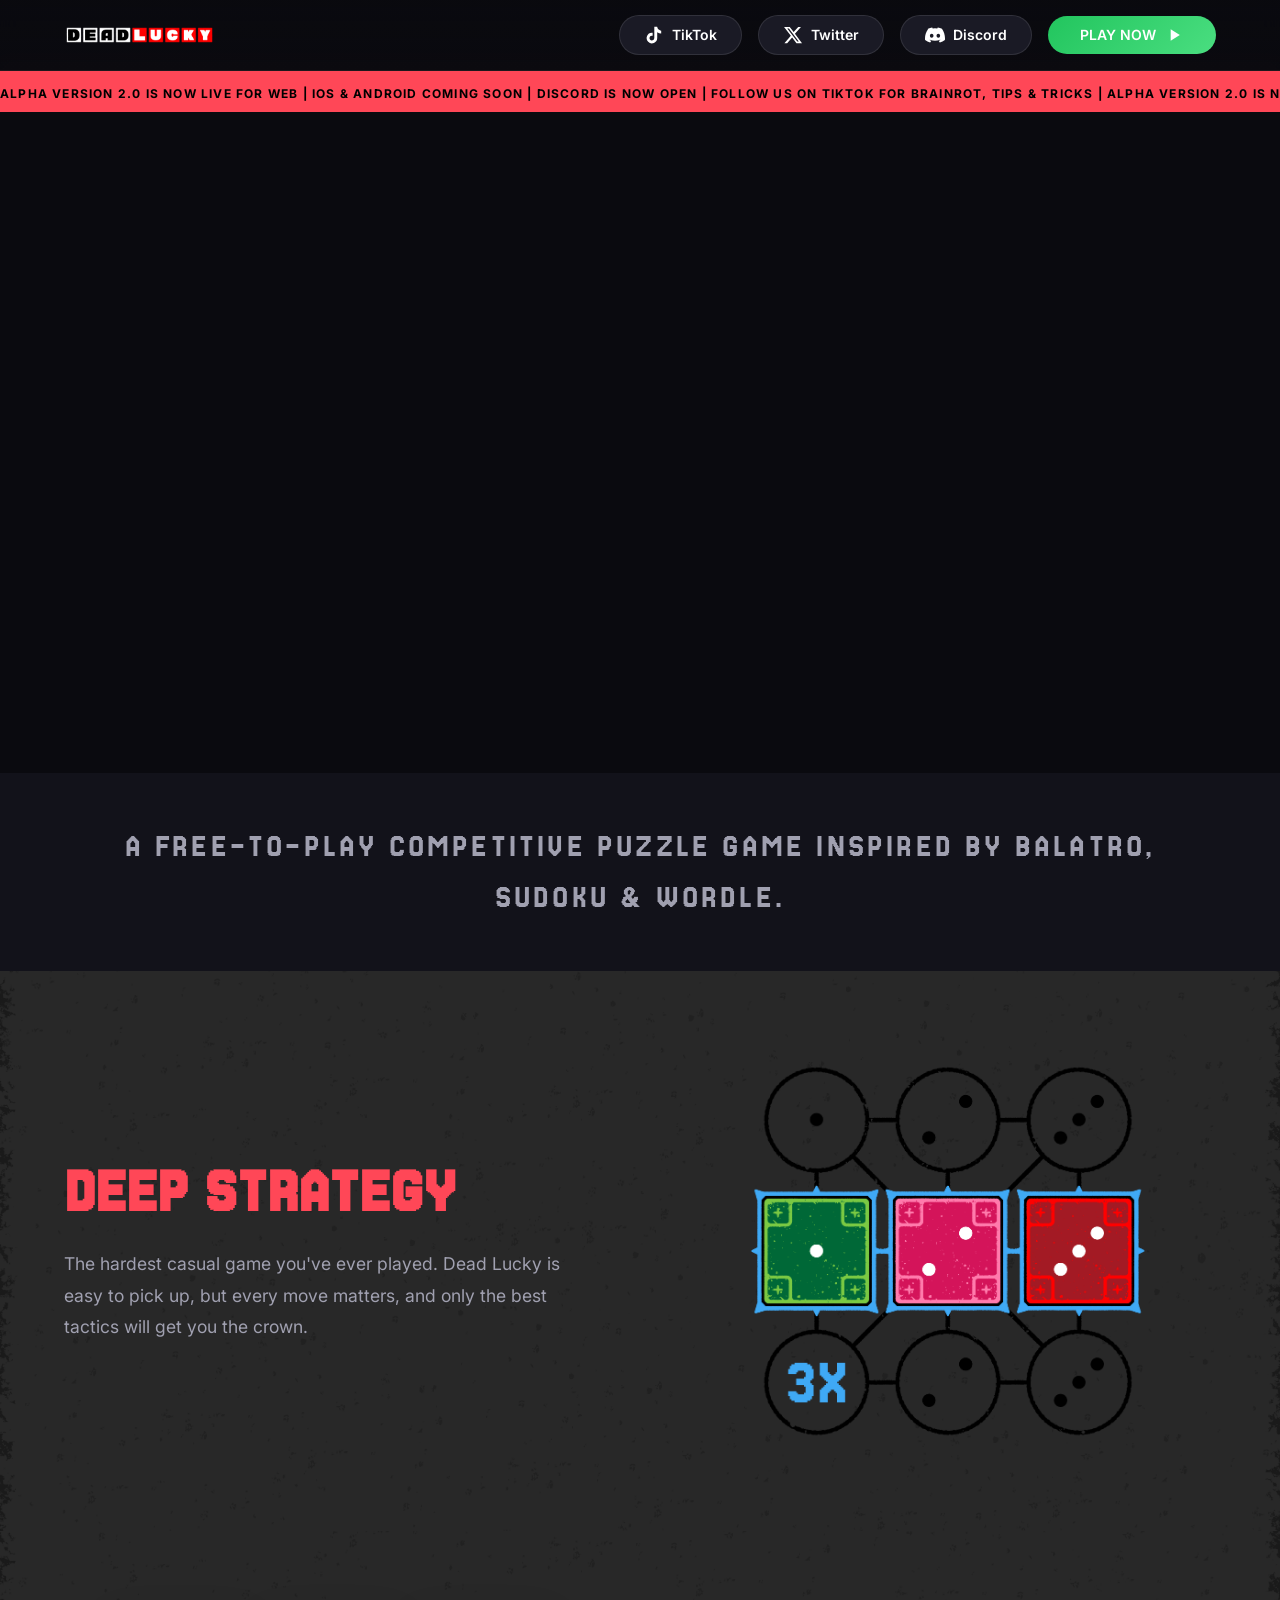
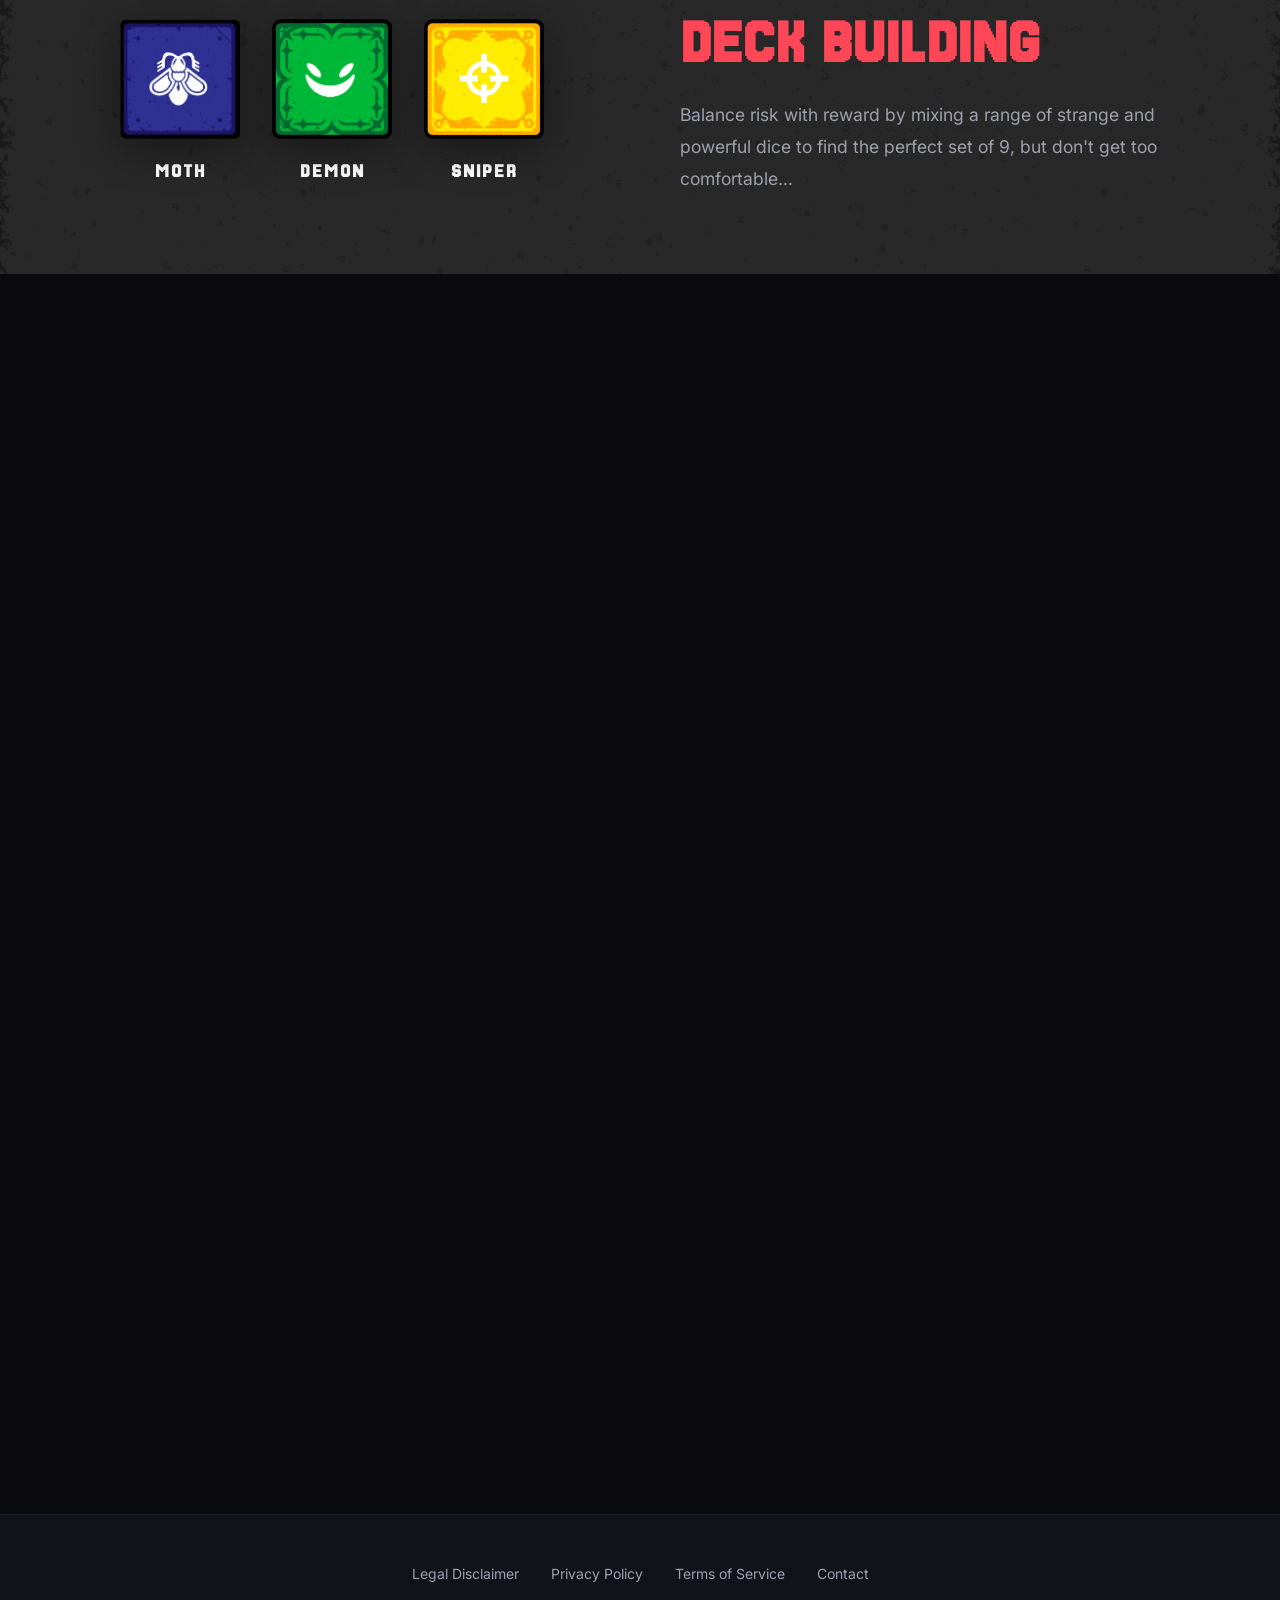
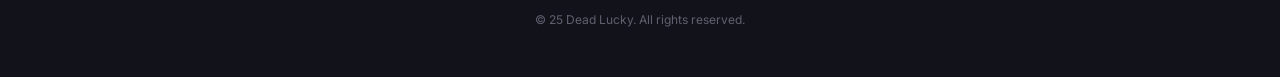
==== index.html @ 07d8e197 "Update quote to include free-to-play https://claude.ai/code/session_019SCUWKgWwPqg2CtT34ZK9T" ====
<!DOCTYPE html>
<html lang="en">
<head>
    
    <meta charset="UTF-8">
    <meta name="viewport" content="width=device-width, initial-scale=1.0">
    <meta name="description" content="Dead Lucky - A strategic dice game where skill meets luck. Read the board, control your fate, and seize the crown!">
    <title>Dead Lucky</title>
    <link rel="stylesheet" href="css/style.css">
    <link rel="preconnect" href="https://fonts.googleapis.com">
    <link rel="preconnect" href="https://fonts.gstatic.com" crossorigin>
    <link href="https://fonts.googleapis.com/css2?family=Inter:wght@300;400;500;600;700&family=Jersey+25&display=swap" rel="stylesheet">
</head>
<body>
    <!-- Header -->
    <header class="header">
        <div class="container header-content">
            <a href="https://ghost-in-the-git.github.io/dead-lucky-v1/" class="logo">
                <img src="images/DEAD_LUCKY_LOGO_LONG.png" alt="Dead Lucky" class="logo-image">
            </a>
            <nav class="nav-buttons">
                <a href="https://www.tiktok.com/@deadluckygame" class="btn btn-social btn-tiktok" aria-label="TikTok" target="_blank">
                    <svg width="20" height="20" viewBox="0 0 24 24" fill="currentColor">
                        <path d="M19.59 6.69a4.83 4.83 0 0 1-3.77-4.25V2h-3.45v13.67a2.89 2.89 0 0 1-5.2 1.74 2.89 2.89 0 0 1 2.31-4.64 2.93 2.93 0 0 1 .88.13V9.4a6.84 6.84 0 0 0-1-.05A6.33 6.33 0 0 0 5 20.1a6.34 6.34 0 0 0 10.86-4.43v-7a8.16 8.16 0 0 0 4.77 1.52v-3.4a4.85 4.85 0 0 1-1-.1z"/>
                    </svg>
                    <span>TikTok</span>
                </a>
                <a href="https://x.com/deadluckygame" class="btn btn-social btn-twitter" aria-label="Twitter" target="_blank">
                    <svg width="20" height="20" viewBox="0 0 24 24" fill="currentColor">
                        <path d="M18.244 2.25h3.308l-7.227 8.26 8.502 11.24H16.17l-5.214-6.817L4.99 21.75H1.68l7.73-8.835L1.254 2.25H8.08l4.713 6.231zm-1.161 17.52h1.833L7.084 4.126H5.117z"/>
                    </svg>
                    <span>Twitter</span>
                </a>
                <a href="https://discord.gg/xAtvhrNxEv" class="btn btn-social btn-discord" aria-label="Discord" target="_blank">
                    <svg width="20" height="20" viewBox="0 0 24 24" fill="currentColor">
                        <path d="M20.317 4.37a19.791 19.791 0 0 0-4.885-1.515.074.074 0 0 0-.079.037c-.21.375-.444.864-.608 1.25a18.27 18.27 0 0 0-5.487 0 12.64 12.64 0 0 0-.617-1.25.077.077 0 0 0-.079-.037A19.736 19.736 0 0 0 3.677 4.37a.07.07 0 0 0-.032.7C.533 9.6-.32 13.58.099 18.057a.082.082 0 0 0 .031.057 19.9 19.9 0 0 0 5.993 3.03.078.078 0 0 0 .084-.028 14.09 14.09 0 0 0 1.226-1.994.076.076 0 0 0-.041-.106 13.107 13.107 0 0 1-1.872-.892.077.077 0 0 1-.008-.128 10.2 10.2 0 0 0 .372-.292.074.074 0 0 1 .077-.01c3.928 1.793 8.18 1.793 12.062 0a.074.074 0 0 1 .078.01c.12.098.246.198.373.292a.077.077 0 0 1-.006.127 12.299 12.299 0 0 1-1.873.892.077.077 0 0 0-.041.107c.36.698.772 1.362 1.225 1.993a.076.076 0 0 0 .084.028 19.839 19.839 0 0 0 6.002-3.03.077.077 0 0 0 .032-.054c.5-5.177-.838-9.674-3.549-13.66a.061.061 0 0 0-.031-.03zM8.02 15.33c-1.183 0-2.157-1.085-2.157-2.419 0-1.333.956-2.419 2.157-2.419 1.21 0 2.176 1.096 2.157 2.42 0 1.333-.956 2.418-2.157 2.418zm7.975 0c-1.183 0-2.157-1.085-2.157-2.419 0-1.333.955-2.419 2.157-2.419 1.21 0 2.176 1.096 2.157 2.42 0 1.333-.946 2.418-2.157 2.418z"/>
                    </svg>
                    <span>Discord</span>
                </a>
                <a href="https://play.deadluckygame.com/" class="btn btn-primary btn-play" target="_blank">
                    <span>PLAY NOW</span>
                    <svg width="20" height="20" viewBox="0 0 24 24" fill="currentColor">
                        <path d="M8 5v14l11-7z"/>
                    </svg>
                </a>
            </nav>
            <button class="mobile-menu-toggle" aria-label="Toggle menu">
                <span></span>
                <span></span>
                <span></span>
            </button>
        </div>
    </header>

    <div class="hero-ticker">
        <span class="ticker-text">ALPHA VERSION 2.0 IS NOW LIVE FOR WEB   |   IOS & ANDROID COMING SOON   |   DISCORD IS NOW OPEN   |   FOLLOW US ON TIKTOK FOR BRAINROT, TIPS & TRICKS   |   ALPHA VERSION 2.0 IS NOW LIVE FOR WEB   |   IOS & ANDROID COMING SOON   |   DISCORD IS NOW OPEN   |   FOLLOW US ON TIKTOK FOR BRAINROT, TIPS & TRICKS   |   ALPHA VERSION 2.0 IS NOW LIVE FOR WEB   |   IOS & ANDROID COMING SOON   |   DISCORD IS NOW OPEN   |   FOLLOW US ON TIKTOK FOR BRAINROT, TIPS & TRICKS   |   ALPHA VERSION 2.0 IS NOW LIVE FOR WEB   |   IOS & ANDROID COMING SOON   |   DISCORD IS NOW OPEN   |   FOLLOW US ON TIKTOK FOR BRAINROT, TIPS & TRICKS   |</span>
    </div>

    <main>
        <!-- Hero Section -->
        <section class="hero">
            <video class="hero-video" autoplay muted loop playsinline>
                <source src="images/CLOVER_LOOP_3.mp4" type="video/mp4">
            </video>
            <div class="container hero-content">
            </div>
        </section>

        <!-- Quote Section -->
        <section class="quote-section">
            <div class="container">
                <p class="quote-text">A FREE-TO-PLAY COMPETITIVE PUZZLE GAME INSPIRED BY BALATRO, SUDOKU &amp; WORDLE.</p>
            </div>
        </section>

        <!-- Banner Section 1: Strategy -->
        <section class="banner banner-strategy" id="strategy">
            <div class="container banner-content">
                <div class="banner-text">
                    <span class="banner-number">DEEP STRATEGY</span>
                    <h2 class="banner-title"></h2>
                    <p class="banner-description">The hardest casual game you've ever played. Dead Lucky is easy to pick up, but every move matters, and only the best tactics will get you the crown.</p>
                </div>
                <div class="banner-visual">
                    <div class="visual-board">
                        <div class="example-display">
                            <img src="images/1.png" alt="Strategy Example 1" class="example-image active">
                            <img src="images/2.png" alt="Strategy Example 2" class="example-image">
                            <img src="images/3.png" alt="Strategy Example 3" class="example-image">
                            <img src="images/4.png" alt="Strategy Example 4" class="example-image">
                            <img src="images/5.png" alt="Strategy Example 5" class="example-image">
                            <img src="images/6.png" alt="Strategy Example 6" class="example-image">
                            <img src="images/7.png" alt="Strategy Example 7" class="example-image">
                            <img src="images/8.png" alt="Strategy Example 8" class="example-image">
                        </div>
                    </div>
                </div>
            </div>
        </section>

        <!-- Banner Section 2: Dice -->
        <section class="banner banner-dice" id="dice">
            <div class="container banner-content reverse">
                <div class="banner-text">
                    <span class="banner-number">DECK BUILDING</span>
                    <h2 class="banner-title"></h2>
                    <p class="banner-description">Balance risk with reward by mixing a range of strange and powerful dice to find the perfect set of 9, but don't get too comfortable...</p>
                </div>
                <div class="banner-visual">
                    <div class="visual-dice">
                        <div class="dice dice-slot" data-slot="0">
                            <div class="dice-option active">
                                <img src="images/DICE_A.png" alt="Dice A" class="dice-image">
                                <span class="dice-label">MOON</span>
                            </div>
                            <div class="dice-option">
                                <img src="images/DICE_D.png" alt="Dice D" class="dice-image">
                                <span class="dice-label">MOTH</span>
                            </div>
                        </div>
                        <div class="dice dice-slot" data-slot="1">
                            <div class="dice-option active">
                                <img src="images/DICE_B.png" alt="Dice B" class="dice-image">
                                <span class="dice-label">DEMON</span>
                            </div>
                            <div class="dice-option">
                                <img src="images/DICE_E.png" alt="Dice E" class="dice-image">
                                <span class="dice-label">LUCKY</span>
                            </div>
                        </div>
                        <div class="dice dice-slot" data-slot="2">
                            <div class="dice-option active">
                                <img src="images/DICE_C.png" alt="Dice C" class="dice-image">
                                <span class="dice-label">SNIPER</span>
                            </div>
                            <div class="dice-option">
                                <img src="images/DICE_F.png" alt="Dice F" class="dice-image">
                                <span class="dice-label">COPYCAT</span>
                            </div>
                        </div>
                    </div>
                </div>
            </div>
        </section>

        <!-- Banner Section 3: Daily -->
        <section class="banner banner-daily" id="daily">
            <div class="container banner-content">
                <div class="banner-text">
                    <span class="banner-number">DAILY PUZZLE PvP</span>
                    <h2 class="banner-title"></h2>
                    <p class="banner-description">Every 24hrs brings a new challenge to overcome, with a randomised universal game board and a fresh rewards pool. Find the ultimate moves for each day's board to overcome your global competitors.</p>
                </div>
                <div class="banner-visual">
                    <div class="visual-daily">
                        <div class="daily-display">
                            <img src="images/A.png" alt="Daily Challenge A" class="daily-image active">
                            <img src="images/F.png" alt="Daily Challenge F" class="daily-image">
                            <img src="images/B.png" alt="Daily Challenge B" class="daily-image">
                            <img src="images/F.png" alt="Daily Challenge F" class="daily-image">
                            <img src="images/C.png" alt="Daily Challenge C" class="daily-image">
                            <img src="images/F.png" alt="Daily Challenge F" class="daily-image">
                            <img src="images/D.png" alt="Daily Challenge D" class="daily-image">
                            <img src="images/F.png" alt="Daily Challenge F" class="daily-image">
                            <img src="images/E.png" alt="Daily Challenge E" class="daily-image">
                            <img src="images/F.png" alt="Daily Challenge F" class="daily-image">
                        </div>
                    </div>
                </div>
            </div>
        </section>

        <!-- Banner Section 4: Gacha -->
        <section class="banner banner-gacha" id="gacha">
            <div class="container banner-content reverse">
                <div class="banner-text">
                    <span class="banner-number">DISCOVER NEW POWERS</span>
                    <h2 class="banner-title"></h2>
                    <p class="banner-description">Summon dice from an ever-expanding roster of unique traits and designs. Every trait is unique and powerful in the hands of a skilled player.</p>
                </div>
                <div class="banner-visual">
                    <div class="visual-gacha">
                        <div class="summon-portal">
                            <img src="images/SUMMON_OUTSIDE.png" alt="Summon Portal Outer" class="summon-layer summon-outside">
                            <img src="images/SUMMON_INSIDE.png" alt="Summon Portal Inner" class="summon-layer summon-inside">
                            <img src="images/MASTER_SUMMON_ROTATION_BASE_EXPORT_1.gif" alt="Summon Portal Inner" class="summon-layer summon-outside">
                        </div>
                    </div>
                </div>
            </div>
        </section>

        <!-- Banner Section 6: CTA -->
        <section class="banner banner-cta" id="cta">
            <div class="container banner-content cta-content">
                <a href="https://play.deadluckygame.com/" class="btn btn-primary btn-play-cta" target="_blank">
                    <span>PLAY NOW</span>
                    <svg width="28" height="28" viewBox="0 0 24 24" fill="currentColor">
                        <path d="M8 5v14l11-7z"/>
                    </svg>
                </a>
            </div>
        </section>
    </main>

    <!-- Footer -->
    <footer class="footer">
        <div class="container footer-content">
            <nav class="footer-nav">
                <a href="legal.html">Legal Disclaimer</a>
                <a href="privacy.html">Privacy Policy</a>
                <a href="terms.html">Terms of Service</a>
                <a href="contact.html">Contact</a>
            </nav>
            <p class="footer-copyright">&copy; 25 Dead Lucky. All rights reserved.</p>
        </div>
    </footer>

    <script src="js/main.js"></script>
    <script>
        // Redirect to mobile if screen is 1000px or smaller
        if (window.innerWidth <= 1000) {
            window.location.href = 'mobile.html';
        }
    </script>
</body>
</html>
---- css/style.css ----
/* ========================================
   Dead Lucky - Main Stylesheet
   ======================================== */

/* CSS Variables */
:root {
    /* Colors */
    --color-bg-primary: #0a0a0f;
    --color-bg-secondary: #12121a;
    --color-bg-tertiary: #1a1a25;
    --color-bg-card: #1e1e2a;

    --color-text-primary: #ffffff;
    --color-text-secondary: #a0a0b0;
    --color-text-muted: #606070;

    --color-accent-primary: #ff4757;
    --color-accent-secondary: #ffd700;
    --color-accent-tertiary: #7c5ce0;

    --color-tiktok: #ff0050;
    --color-twitter: #1da1f2;
    --color-discord: #5865f2;

    --color-rarity-common: #8b8b8b;
    --color-rarity-rare: #4da6ff;
    --color-rarity-epic: #a855f7;
    --color-rarity-legendary: #ffd700;

    /* Typography */
    --font-display: 'Jersey 25', sans-serif;
    --font-body: 'Inter', -apple-system, BlinkMacSystemFont, sans-serif;

    /* Spacing */
    --spacing-xs: 0.5rem;
    --spacing-sm: 1rem;
    --spacing-md: 1.5rem;
    --spacing-lg: 2rem;
    --spacing-xl: 3rem;
    --spacing-2xl: 5rem;

    /* Border Radius */
    --radius-sm: 4px;
    --radius-md: 8px;
    --radius-lg: 16px;
    --radius-full: 9999px;

    /* Transitions */
    --transition-fast: 150ms ease;
    --transition-normal: 300ms ease;
    --transition-slow: 500ms ease;

    /* Shadows */
    --shadow-sm: 0 2px 4px rgba(0, 0, 0, 0.3);
    --shadow-md: 0 4px 12px rgba(0, 0, 0, 0.4);
    --shadow-lg: 0 8px 24px rgba(0, 0, 0, 0.5);
    --shadow-glow: 0 0 30px rgba(255, 71, 87, 0.3);
}

/* Reset & Base */
*, *::before, *::after {
    box-sizing: border-box;
    margin: 0;
    padding: 0;
}

html {
    scroll-behavior: smooth;
}

body {
    font-family: var(--font-body);
    background-color: var(--color-bg-primary);
    color: var(--color-text-primary);
    line-height: 1.6;
    overflow-x: hidden;
}

a {
    text-decoration: none;
    color: inherit;
}

img {
    max-width: 100%;
    height: auto;
}

/* Container */
.container {
    width: 100%;
    max-width: 1200px;
    margin: 0 auto;
    padding: 0 var(--spacing-md);
}

/* ========================================
   Header
   ======================================== */
.header {
    position: fixed;
    top: 0;
    left: 0;
    right: 0;
    z-index: 1000;
    background: linear-gradient(to bottom, rgba(10, 10, 15, 0.95), rgba(10, 10, 15, 0.8));
    backdrop-filter: blur(10px);
    border-bottom: 1px solid rgba(255, 255, 255, 0.05);
}

.header-content {
    display: flex;
    justify-content: space-between;
    align-items: center;
    height: 70px;
}

.logo {
    display: flex;
    align-items: center;
}

.logo-text {
    font-family: var(--font-display);
    font-size: 1.5rem;
    font-weight: 900;
    letter-spacing: 0.1em;
    background: linear-gradient(135deg, var(--color-accent-primary), var(--color-accent-secondary));
    -webkit-background-clip: text;
    -webkit-text-fill-color: transparent;
    background-clip: text;
}

.logo-image {
    height: 20px;
    width: auto;
}

.nav-buttons {
    display: flex;
    gap: var(--spacing-sm);
    align-items: center;
}

/* Buttons */
.btn {
    display: inline-flex;
    align-items: center;
    gap: var(--spacing-xs);
    padding: var(--spacing-xs) var(--spacing-md);
    border-radius: var(--radius-full);
    font-weight: 600;
    font-size: 0.875rem;
    transition: all var(--transition-normal);
    cursor: pointer;
    border: none;
    white-space: nowrap;
}

.btn-social {
    background: var(--color-bg-tertiary);
    color: var(--color-text-primary);
    border: 1px solid rgba(255, 255, 255, 0.1);
}

.btn-social:hover {
    transform: translateY(-2px);
    box-shadow: var(--shadow-md);
}

.btn-tiktok:hover {
    background: var(--color-tiktok);
    border-color: var(--color-tiktok);
}

.btn-twitter:hover {
    background: var(--color-twitter);
    border-color: var(--color-twitter);
}

.btn-discord:hover {
    background: var(--color-discord);
    border-color: var(--color-discord);
}

.btn-primary {
    background: linear-gradient(135deg, #22c55e, #4ade80);
    color: var(--color-text-primary);
}

.btn-primary:hover {
    transform: translateY(-2px);
}

.btn-play {
    padding: var(--spacing-xs) var(--spacing-lg);
}

/* Mobile Menu Toggle */
.mobile-menu-toggle {
    display: none;
    flex-direction: column;
    gap: 5px;
    background: none;
    border: none;
    cursor: pointer;
    padding: var(--spacing-xs);
}

.mobile-menu-toggle span {
    display: block;
    width: 24px;
    height: 2px;
    background: var(--color-text-primary);
    transition: var(--transition-fast);
}

/* ========================================
   Main Content
   ======================================== */
main {
    padding-top: 98px; /* header (70px) + ticker (~28px) */
}

/* ========================================
   Hero Section
   ======================================== */
.hero {
    position: relative;
    min-height: 75vh;
    display: flex;
    align-items: flex-end;
    justify-content: center;
    overflow: hidden;
}

.hero-bg {
    position: absolute;
    inset: 0;
    background:
        radial-gradient(ellipse at 50% 0%, rgba(255, 71, 87, 0.15) 0%, transparent 50%),
        radial-gradient(ellipse at 80% 50%, rgba(124, 92, 224, 0.1) 0%, transparent 40%),
        radial-gradient(ellipse at 20% 80%, rgba(255, 215, 0, 0.1) 0%, transparent 40%);
    animation: heroGlow 10s ease-in-out infinite alternate;
}

@keyframes heroGlow {
    0% { opacity: 0.8; }
    100% { opacity: 1; }
}

.hero-video {
    position: absolute;
    top: 0;
    left: 0;
    width: 100%;
    height: 100%;
    object-fit: cover;
    object-position: center bottom;
    z-index: -1;
}

.hero-ticker {
    position: fixed;
    top: 70px;
    left: 0;
    right: 0;
    width: 100%;
    overflow: hidden;
    background: #ff4757;
    padding: 10px 0 6px 0;
    z-index: 999;
    white-space: nowrap;
}

.hero-ticker span {
    display: inline-block;
    padding-right: 50px;
    font-size: 12px;
    color: #000;
    font-weight: bold;
    letter-spacing: 0.1em;
    white-space: nowrap;
    animation: tickerScroll 90s linear infinite;
}

@keyframes tickerScroll {
    0% { transform: translateX(0); }
    100% { transform: translateX(-100%); }
}

.hero-content {
    position: relative;
    text-align: center;
    padding: 0;
}

.hero-title {
    font-family: var(--font-display);
    font-size: clamp(3rem, 12vw, 8rem);
    font-weight: 900;
    line-height: 1;
    margin: 0;
}

.title-dead {
    display: block;
    color: var(--color-text-primary);
    text-shadow: 0 0 60px rgba(255, 255, 255, 0.3);
}

.title-lucky {
    display: block;
    background: linear-gradient(135deg, var(--color-accent-secondary), var(--color-accent-primary));
    -webkit-background-clip: text;
    -webkit-text-fill-color: transparent;
    background-clip: text;
    text-shadow: none;
    filter: drop-shadow(0 0 30px rgba(255, 215, 0, 0.4));
}

.hero-logo-gif {
    max-width: 100%;
    height: auto;
    max-height: 300px;
}

.hero-tagline {
    font-size: clamp(1rem, 3vw, 1.5rem);
    color: var(--color-text-secondary);
    margin-bottom: var(--spacing-xl);
    letter-spacing: 0.2em;
    text-transform: uppercase;
}

.hero-buttons {
    display: flex;
    flex-wrap: wrap;
    justify-content: center;
    gap: var(--spacing-sm);
}

.btn-play-hero {
    padding: var(--spacing-md) var(--spacing-xl);
    font-size: 1.1rem;
}

.scroll-indicator {
    position: absolute;
    bottom: var(--spacing-lg);
    left: 50%;
    transform: translateX(-50%);
    display: flex;
    flex-direction: column;
    align-items: center;
    gap: var(--spacing-xs);
    color: var(--color-text-muted);
    font-size: 0.875rem;
    animation: bounce 2s ease-in-out infinite;
}

@keyframes bounce {
    0%, 100% { transform: translateX(-50%) translateY(0); }
    50% { transform: translateX(-50%) translateY(10px); }
}

/* ========================================
   Quote Section
   ======================================== */
.quote-section {
    padding: var(--spacing-xl) 0;
    text-align: center;
    background-color: var(--color-bg-secondary);
}

.quote-text {
    font-family: var(--font-display);
    font-size: clamp(1.25rem, 3vw, 2rem);
    color: var(--color-text-secondary);
    letter-spacing: 0.1em;
    line-height: 1.6;
}

/* ========================================
   Banner Sections
   ======================================== */
.banner {
    padding: var(--spacing-2xl) 0;
    position: relative;
    overflow: hidden;
    background-image: url('../images/LARGE_BG.png');
    background-size: cover;
    background-position: center;
    background-repeat: no-repeat;
}

.banner:nth-child(even) {
    background-color: var(--color-bg-secondary);
}

.banner-content {
    display: grid;
    grid-template-columns: 1fr 1fr;
    gap: var(--spacing-2xl);
    align-items: center;
}

.banner-content.reverse {
    direction: rtl;
}

.banner-content.reverse > * {
    direction: ltr;
}

.banner-text {
    position: relative;
}

.banner-number {
    display: block;
    font-family: var(--font-display);
    font-size: 4rem;
    font-weight: 900;
    color: var(--color-accent-primary);
    line-height: 1;
    margin-bottom: var(--spacing-sm);
}

.banner-title {
    font-family: var(--font-display);
    font-size: clamp(1.75rem, 4vw, 2.5rem);
    font-weight: 700;
    margin-bottom: var(--spacing-md);
    line-height: 1.2;
}

.banner-description {
    font-size: 1.1rem;
    color: var(--color-text-secondary);
    line-height: 1.8;
}

.banner-visual {
    display: flex;
    justify-content: center;
    align-items: center;
}

/* Banner 1: Strategy - Board & Deck */
.visual-board {
    display: flex;
    gap: var(--spacing-lg);
    align-items: center;
}

.example-display {
    position: relative;
    width: 500px;
    height: 400px;
    border-radius: var(--radius-lg);
    overflow: hidden;
}

.example-image {
    position: absolute;
    top: 0;
    left: 0;
    width: 100%;
    height: 100%;
    object-fit: contain;
    opacity: 0;
    transition: opacity var(--transition-normal);
}

.example-image.active {
    opacity: 1;
}

.multiplier-selector {
    display: flex;
    flex-direction: column;
    gap: var(--spacing-sm);
}

.multiplier-card {
    width: 80px;
    height: 80px;
    background: var(--color-bg-card);
    border-radius: var(--radius-md);
    border: 2px solid rgba(255, 255, 255, 0.1);
    box-shadow: var(--shadow-md);
    cursor: pointer;
    transition: all var(--transition-normal);
    overflow: hidden;
    display: flex;
    align-items: center;
    justify-content: center;
}

.multiplier-card img {
    width: 100%;
    height: 100%;
    object-fit: contain;
}

.multiplier-card:hover {
    transform: translateX(-5px);
    border-color: var(--color-accent-primary);
    box-shadow: 0 0 15px rgba(255, 71, 87, 0.3);
}

.multiplier-card.active {
    border-color: var(--color-accent-secondary);
    box-shadow: 0 0 20px rgba(255, 215, 0, 0.4);
}

/* Banner 2: Dice */
.visual-dice {
    display: flex;
    gap: var(--spacing-lg);
    align-items: center;
    justify-content: center;
}

.dice {
    position: relative;
    display: flex;
    flex-direction: column;
    align-items: center;
    gap: var(--spacing-sm);
    animation: diceFloat 3s ease-in-out infinite;
}

.dice-option {
    display: flex;
    flex-direction: column;
    align-items: center;
    gap: var(--spacing-sm);
    position: absolute;
    opacity: 0;
    transition: opacity var(--transition-normal);
}

.dice-option.active {
    position: relative;
    opacity: 1;
}

.dice:nth-child(2) { animation-delay: -1s; }
.dice:nth-child(3) { animation-delay: -2s; }

@keyframes diceFloat {
    0%, 100% { transform: translateY(0); }
    50% { transform: translateY(-15px); }
}

.dice-image {
    width: 120px;
    height: auto;
    filter: drop-shadow(0 10px 20px rgba(0, 0, 0, 0.4));
    transition: transform var(--transition-normal), filter var(--transition-normal);
}

.dice:hover .dice-image {
    transform: scale(1.1);
    filter: drop-shadow(0 15px 30px rgba(255, 71, 87, 0.3));
}

.dice-label {
    font-family: var(--font-display);
    font-size: 1.25rem;
    font-weight: 700;
    color: var(--color-text-primary);
    letter-spacing: 0.1em;
    text-transform: uppercase;
}

/* Banner 3: Ranking */
.visual-ranking {
    display: flex;
    flex-direction: column;
    align-items: center;
}

.podium {
    display: flex;
    align-items: flex-end;
    gap: var(--spacing-sm);
}

.podium-place {
    display: flex;
    flex-direction: column;
    align-items: center;
    gap: var(--spacing-xs);
}

.crown {
    font-size: 2rem;
    color: var(--color-accent-secondary);
    animation: crownBounce 2s ease-in-out infinite;
}

@keyframes crownBounce {
    0%, 100% { transform: translateY(0); }
    50% { transform: translateY(-5px); }
}

.player-avatar {
    width: 50px;
    height: 50px;
    background: var(--color-bg-card);
    border-radius: 50%;
    display: flex;
    align-items: center;
    justify-content: center;
    font-weight: 700;
    border: 2px solid rgba(255, 255, 255, 0.2);
}

.podium-block {
    width: 80px;
    display: flex;
    align-items: center;
    justify-content: center;
    border-radius: var(--radius-sm) var(--radius-sm) 0 0;
}

.place-1 .podium-block {
    height: 120px;
    background: linear-gradient(to top, #b8860b, var(--color-accent-secondary));
}

.place-2 .podium-block {
    height: 90px;
    background: linear-gradient(to top, #5a5a6e, #a0a0b0);
}

.place-3 .podium-block {
    height: 60px;
    background: linear-gradient(to top, #8b4513, #cd7f32);
}

.prize {
    font-family: var(--font-display);
    font-weight: 700;
    color: var(--color-bg-primary);
}

/* Banner 4: Gacha */
.visual-gacha {
    display: flex;
    flex-direction: column;
    align-items: center;
    justify-content: center;
}

.summon-portal {
    position: center;
    width: 280px;
    height: 280px;
    display: flex;
    align-items: center;
    justify-content: center;
}

.summon-layer {
    position: absolute;
    width: 100%;
    height: 100%;
    object-fit: contain;
}

.summon-outside {
    animation: summonRotate 20s linear infinite;
    filter: drop-shadow(0 0 20px rgba(124, 92, 224, 0.4));
}

.summon-inside {
    animation: summonRotate 12s linear infinite;
    filter: drop-shadow(0 0 15px rgba(255, 215, 0, 0.3));
}

@keyframes summonRotate {
    from { transform: rotate(0deg); }
    to { transform: rotate(360deg); }
}

.summon-portal:hover .summon-outside {
    filter: drop-shadow(0 0 30px rgba(124, 92, 224, 0.6));
}

.summon-portal:hover .summon-inside {
    filter: drop-shadow(0 0 25px rgba(255, 215, 0, 0.5));
}

/* Banner 5: Daily */
.visual-daily {
    display: flex;
    flex-direction: column;
    align-items: center;
    gap: var(--spacing-lg);
}

.daily-display {
    position: relative;
    width: 500px;
    height: 400px;
    border-radius: var(--radius-lg);
    overflow: hidden;
}

.daily-image {
    position: absolute;
    top: 0;
    left: 0;
    width: 100%;
    height: 100%;
    object-fit: contain;
    opacity: 0;
    transition: opacity 0.5s ease;
}

.daily-image.active {
    opacity: 1;
}

.clock-container {
    display: flex;
    flex-direction: column;
    align-items: center;
    gap: var(--spacing-md);
}

.clock {
    width: 120px;
    height: 120px;
    background: var(--color-bg-card);
    border-radius: 50%;
    border: 4px solid var(--color-accent-secondary);
    position: relative;
    box-shadow: var(--shadow-lg), 0 0 30px rgba(255, 215, 0, 0.2);
}

.clock-face {
    width: 100%;
    height: 100%;
    position: relative;
}

.clock-hand {
    position: absolute;
    bottom: 50%;
    left: 50%;
    transform-origin: bottom center;
    background: var(--color-text-primary);
    border-radius: 2px;
}

.clock-hand.hour {
    width: 4px;
    height: 30px;
    transform: translateX(-50%) rotate(45deg);
}

.clock-hand.minute {
    width: 2px;
    height: 40px;
    transform: translateX(-50%) rotate(180deg);
    animation: minuteHand 60s linear infinite;
}

@keyframes minuteHand {
    from { transform: translateX(-50%) rotate(0deg); }
    to { transform: translateX(-50%) rotate(360deg); }
}

.reset-timer {
    text-align: center;
}

.timer-label {
    display: block;
    font-size: 0.875rem;
    color: var(--color-text-muted);
    margin-bottom: var(--spacing-xs);
}

.timer-display {
    display: flex;
    align-items: center;
    gap: 4px;
    font-family: var(--font-display);
    font-size: 1.5rem;
    font-weight: 700;
}

.timer-segment {
    background: var(--color-bg-card);
    padding: var(--spacing-xs) var(--spacing-sm);
    border-radius: var(--radius-sm);
}

.timer-separator {
    color: var(--color-accent-secondary);
}

.daily-rewards {
    display: flex;
    gap: var(--spacing-xs);
}

.reward-day {
    width: 60px;
    height: 60px;
    background: var(--color-bg-card);
    border-radius: var(--radius-md);
    display: flex;
    align-items: center;
    justify-content: center;
    font-size: 0.75rem;
    font-weight: 600;
    border: 2px solid transparent;
    transition: var(--transition-normal);
}

.reward-day.active {
    border-color: var(--color-accent-secondary);
    background: linear-gradient(135deg, rgba(255, 215, 0, 0.2), transparent);
}

.reward-day.locked {
    opacity: 0.5;
}

/* Banner 6: CTA */
.banner-cta {
    background: linear-gradient(135deg, var(--color-bg-secondary), var(--color-bg-primary));
    padding: var(--spacing-2xl) 0;
    position: relative;
    overflow: hidden;
}

.banner-cta::before {
    content: '';
    position: absolute;
    inset: 0;
    background:
        radial-gradient(ellipse at 30% 50%, rgba(255, 71, 87, 0.1) 0%, transparent 50%),
        radial-gradient(ellipse at 70% 50%, rgba(255, 215, 0, 0.1) 0%, transparent 50%);
}

.cta-content {
    display: flex;
    flex-direction: column;
    align-items: center;
    text-align: center;
    position: relative;
}

.cta-title {
    font-family: var(--font-display);
    font-size: clamp(2rem, 6vw, 4rem);
    font-weight: 900;
    margin-bottom: var(--spacing-md);
    line-height: 1.2;
}

.cta-dead {
    display: block;
    color: var(--color-text-secondary);
}

.cta-lucky {
    display: block;
    background: linear-gradient(135deg, var(--color-accent-secondary), var(--color-accent-primary));
    -webkit-background-clip: text;
    -webkit-text-fill-color: transparent;
    background-clip: text;
}

.cta-description {
    font-size: 1.25rem;
    color: var(--color-text-muted);
    margin-bottom: var(--spacing-xl);
}

.btn-play-cta {
    padding: var(--spacing-md) var(--spacing-2xl);
    font-size: 1.25rem;
}

/* ========================================
   Footer
   ======================================== */
.footer {
    background: var(--color-bg-secondary);
    border-top: 1px solid rgba(255, 255, 255, 0.05);
    padding: var(--spacing-xl) 0;
}

.footer-content {
    display: flex;
    flex-direction: column;
    align-items: center;
    gap: var(--spacing-md);
    text-align: center;
}

.footer-logo .logo-text {
    font-size: 1.25rem;
}

.footer-nav {
    display: flex;
    gap: var(--spacing-lg);
}

.footer-nav a {
    color: var(--color-text-secondary);
    font-size: 0.875rem;
    transition: var(--transition-fast);
}

.footer-nav a:hover {
    color: var(--color-accent-primary);
}

.footer-copyright {
    font-size: 0.75rem;
    color: var(--color-text-muted);
}

/* ========================================
   Subpage Styles (Legal & Contact)
   ======================================== */
.page-header {
    padding: calc(70px + var(--spacing-2xl)) 0 var(--spacing-xl);
    background: var(--color-bg-secondary);
    text-align: center;
}

.page-title {
    font-family: var(--font-display);
    font-size: clamp(2rem, 5vw, 3rem);
    font-weight: 700;
    margin-bottom: var(--spacing-sm);
}

.page-subtitle {
    color: var(--color-text-secondary);
}

.page-content {
    padding: var(--spacing-2xl) 0;
    min-height: 60vh;
}

.content-section {
    margin-bottom: var(--spacing-xl);
}

.content-section h2 {
    font-family: var(--font-display);
    font-size: 1.5rem;
    margin-bottom: var(--spacing-md);
    color: var(--color-accent-secondary);
}

.content-section p {
    color: var(--color-text-secondary);
    margin-bottom: var(--spacing-sm);
    line-height: 1.8;
}

.content-section ul {
    color: var(--color-text-secondary);
    margin-left: var(--spacing-lg);
    margin-bottom: var(--spacing-sm);
}

.content-section li {
    margin-bottom: var(--spacing-xs);
}

/* Contact Form */
.contact-form {
    max-width: 600px;
    margin: 0 auto;
}

.form-group {
    margin-bottom: var(--spacing-md);
}

.form-label {
    display: block;
    font-weight: 500;
    margin-bottom: var(--spacing-xs);
    color: var(--color-text-primary);
}

.form-input,
.form-textarea {
    width: 100%;
    padding: var(--spacing-sm);
    background: var(--color-bg-card);
    border: 1px solid rgba(255, 255, 255, 0.1);
    border-radius: var(--radius-md);
    color: var(--color-text-primary);
    font-family: var(--font-body);
    font-size: 1rem;
    transition: var(--transition-fast);
}

.form-input:focus,
.form-textarea:focus {
    outline: none;
    border-color: var(--color-accent-primary);
    box-shadow: 0 0 0 3px rgba(255, 71, 87, 0.2);
}

.form-textarea {
    min-height: 150px;
    resize: vertical;
}

.form-submit {
    width: 100%;
    padding: var(--spacing-md);
    font-size: 1rem;
}

/* ========================================
   Responsive Design
   ======================================== */
@media (max-width: 992px) {
    .banner-content {
        grid-template-columns: 1fr;
        gap: var(--spacing-xl);
        text-align: center;
    }

    .banner-content.reverse {
        direction: ltr;
    }

    .banner-visual {
        order: -1;
    }
}

@media (max-width: 768px) {
    .nav-buttons {
        display: none;
        position: absolute;
        top: 70px;
        left: 0;
        right: 0;
        flex-direction: column;
        background: var(--color-bg-secondary);
        padding: var(--spacing-md);
        border-bottom: 1px solid rgba(255, 255, 255, 0.05);
    }

    .nav-buttons.active {
        display: flex;
    }

    .mobile-menu-toggle {
        display: flex;
    }

    .hero-buttons {
        flex-direction: column;
        align-items: center;
    }

    .visual-board {
        flex-direction: column;
    }

    .visual-dice {
        flex-wrap: wrap;
        justify-content: center;
    }

    .podium {
        transform: scale(0.9);
    }

    .daily-rewards {
        flex-wrap: wrap;
        justify-content: center;
    }
}

@media (max-width: 480px) {
    .hero-title {
        font-size: 3rem;
    }

    .btn span {
        display: none;
    }

    .btn-primary span,
    .btn-play-hero span,
    .btn-play-cta span {
        display: inline;
    }

    .board-grid {
        grid-template-columns: repeat(3, 50px);
    }

    .board-cell {
        width: 50px;
        height: 50px;
    }

    .dice-image {
        width: 80px;
    }
}

/* ========================================
   Animations & Effects
   ======================================== */
.fade-in {
    opacity: 0;
    transform: translateY(20px);
    transition: opacity 0.6s ease, transform 0.6s ease;
}

.fade-in.visible {
    opacity: 1;
    transform: translateY(0);
}

/* Smooth section transitions */
.banner {
    opacity: 0;
    transform: translateY(30px);
    transition: opacity 0.8s ease, transform 0.8s ease;
}

.banner.visible {
    opacity: 1;
    transform: translateY(0);
}
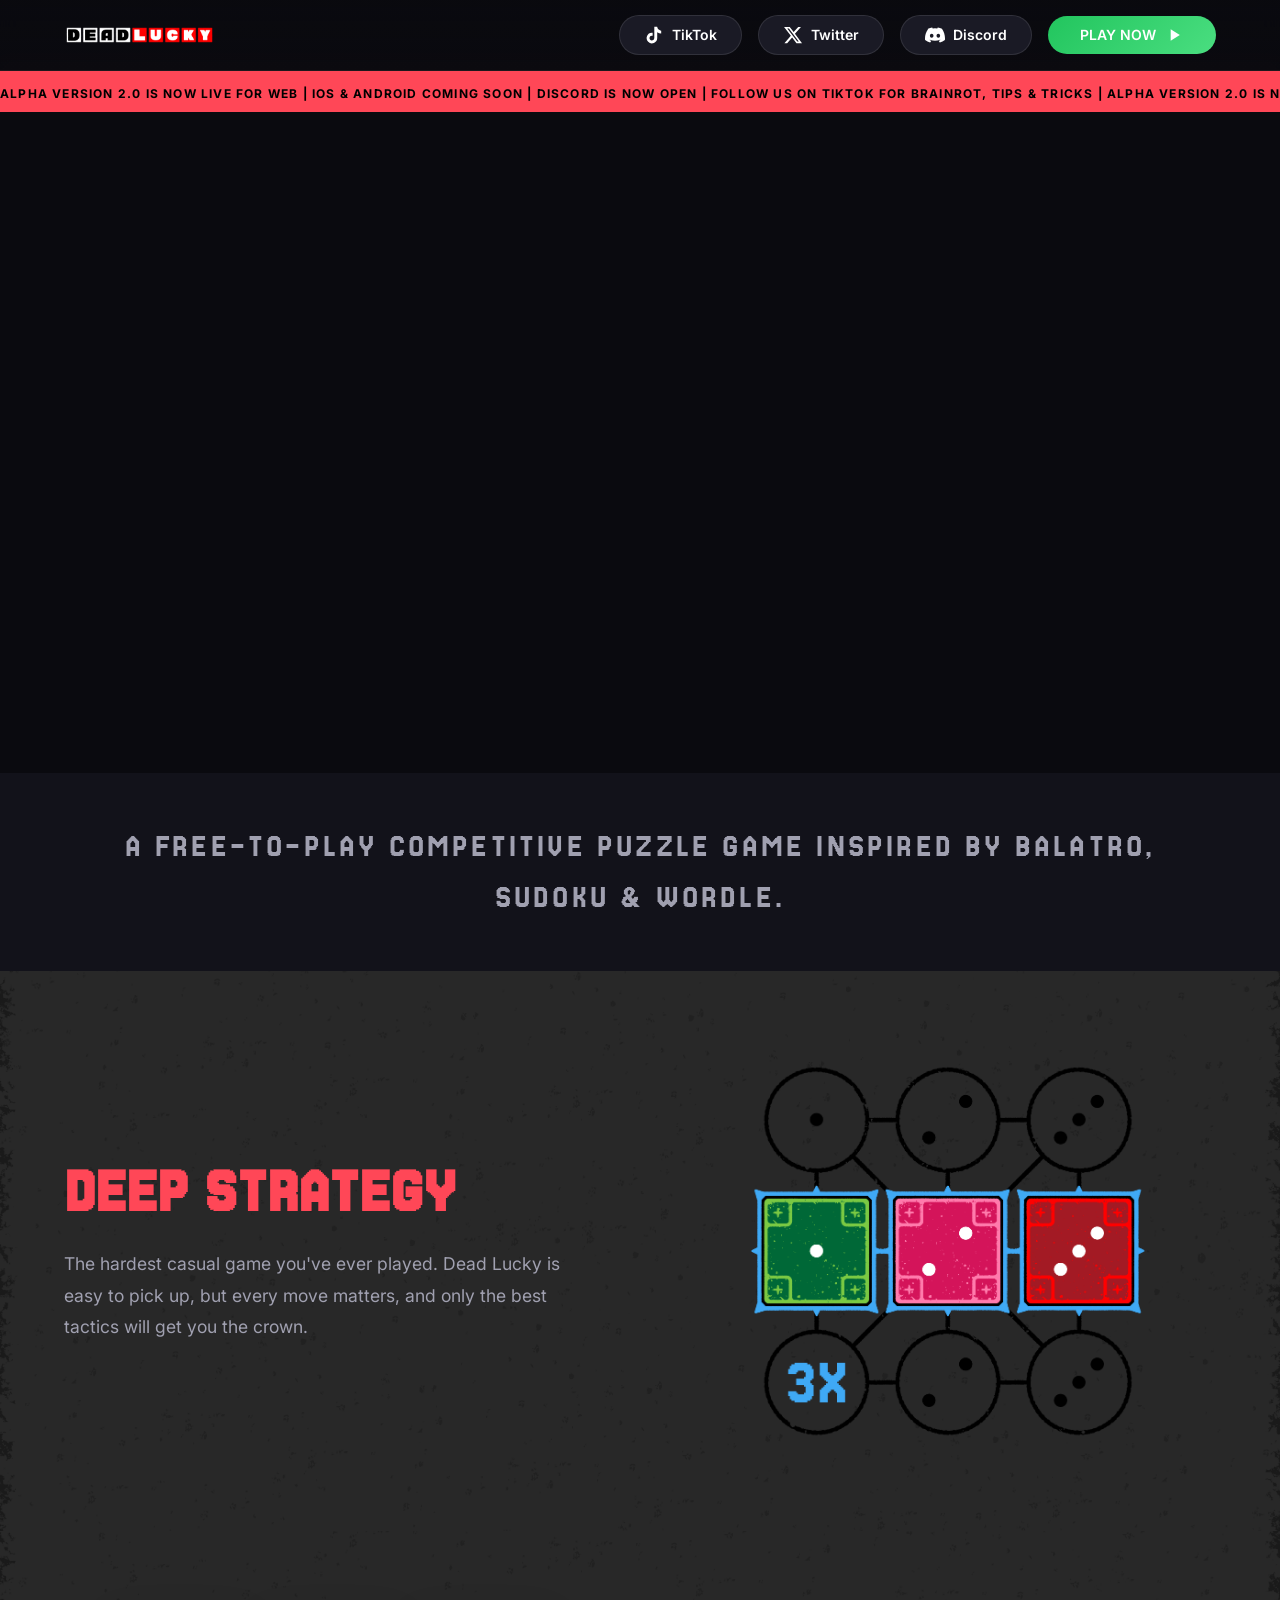
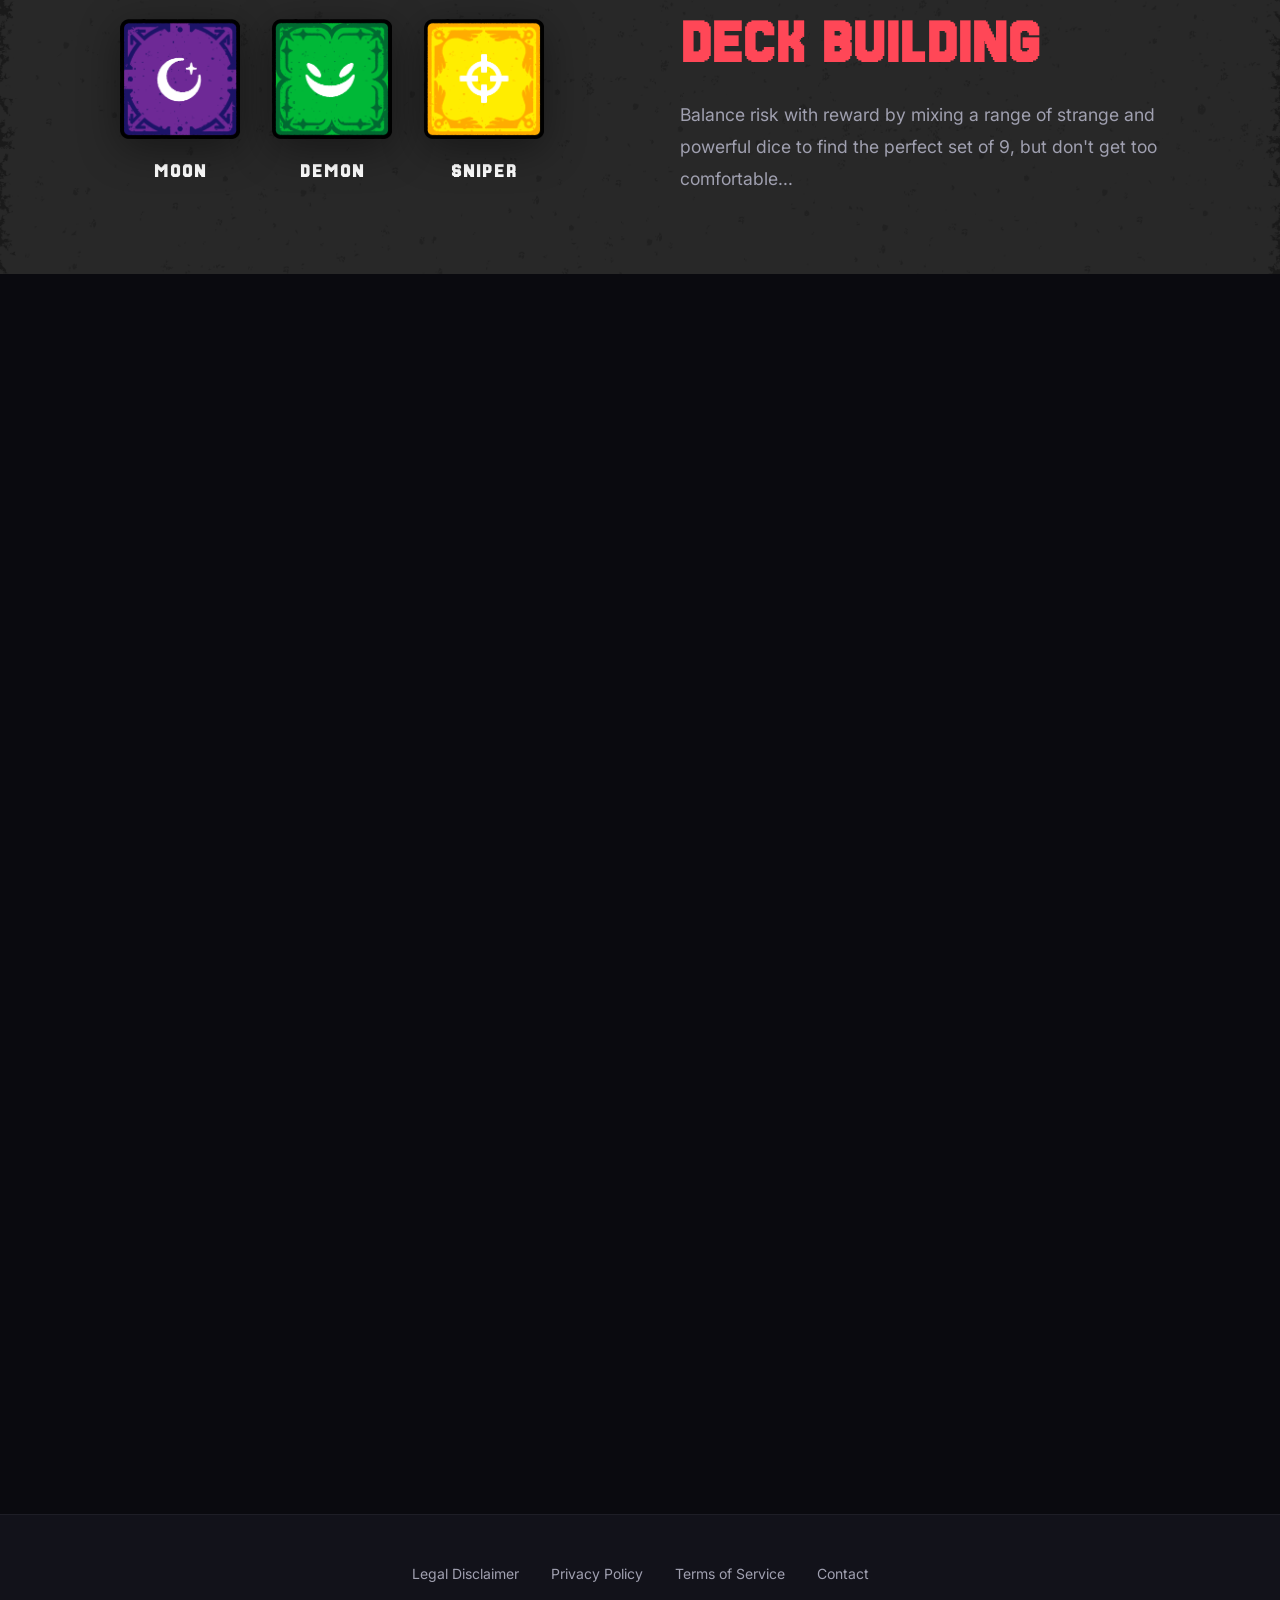
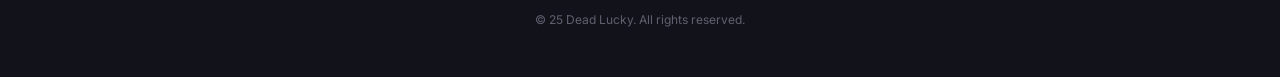
==== commit 0f163b86: "Update meta description to free-to-play messaging https://claude.ai/code/session_019SCUWKgWwPqg2CtT3" ====
--- a/index.html
+++ b/index.html
@@ -4,7 +4,7 @@
     
     <meta charset="UTF-8">
     <meta name="viewport" content="width=device-width, initial-scale=1.0">
-    <meta name="description" content="Dead Lucky - A strategic dice game where skill meets luck. Read the board, control your fate, and seize the crown!">
+    <meta name="description" content="Dead Lucky is a free-to-play competitive puzzle game inspired by Balatro, Sudoku & Wordle.">
     <title>Dead Lucky</title>
     <link rel="stylesheet" href="css/style.css">
     <link rel="preconnect" href="https://fonts.googleapis.com">
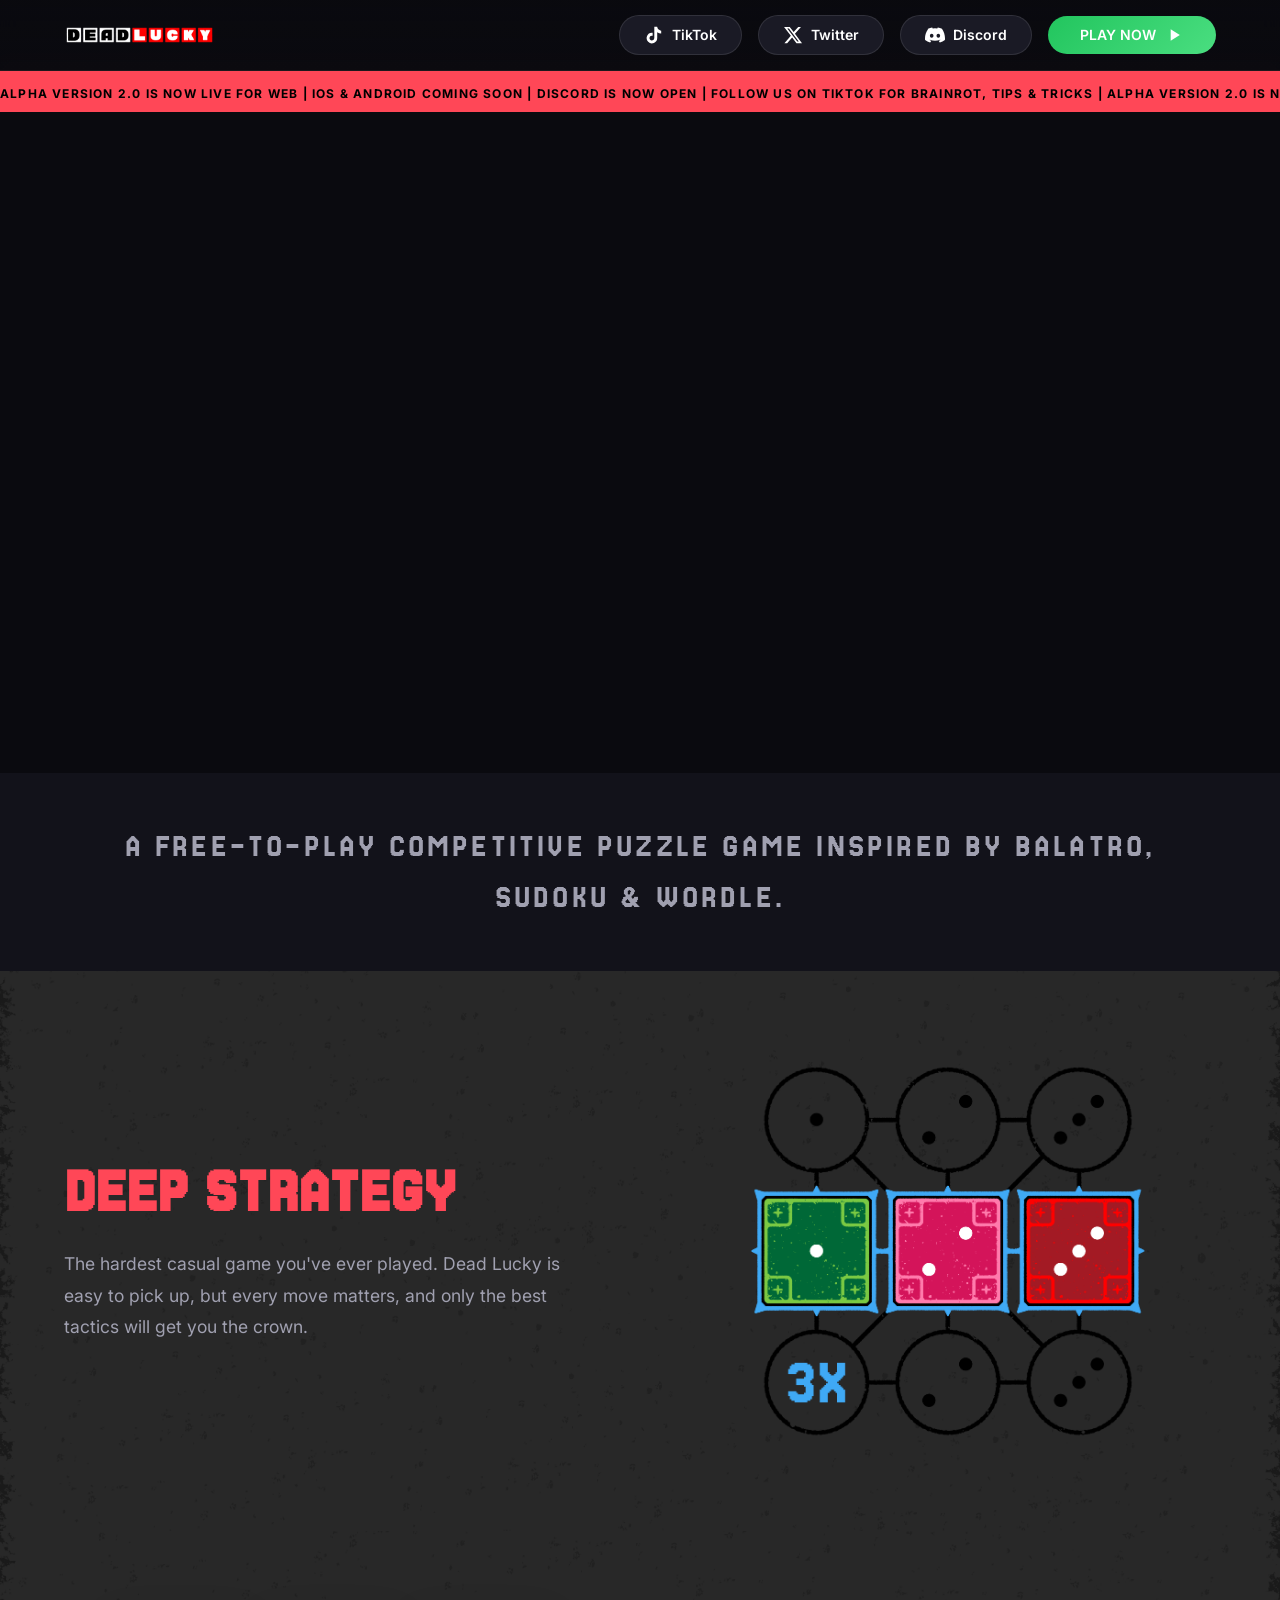
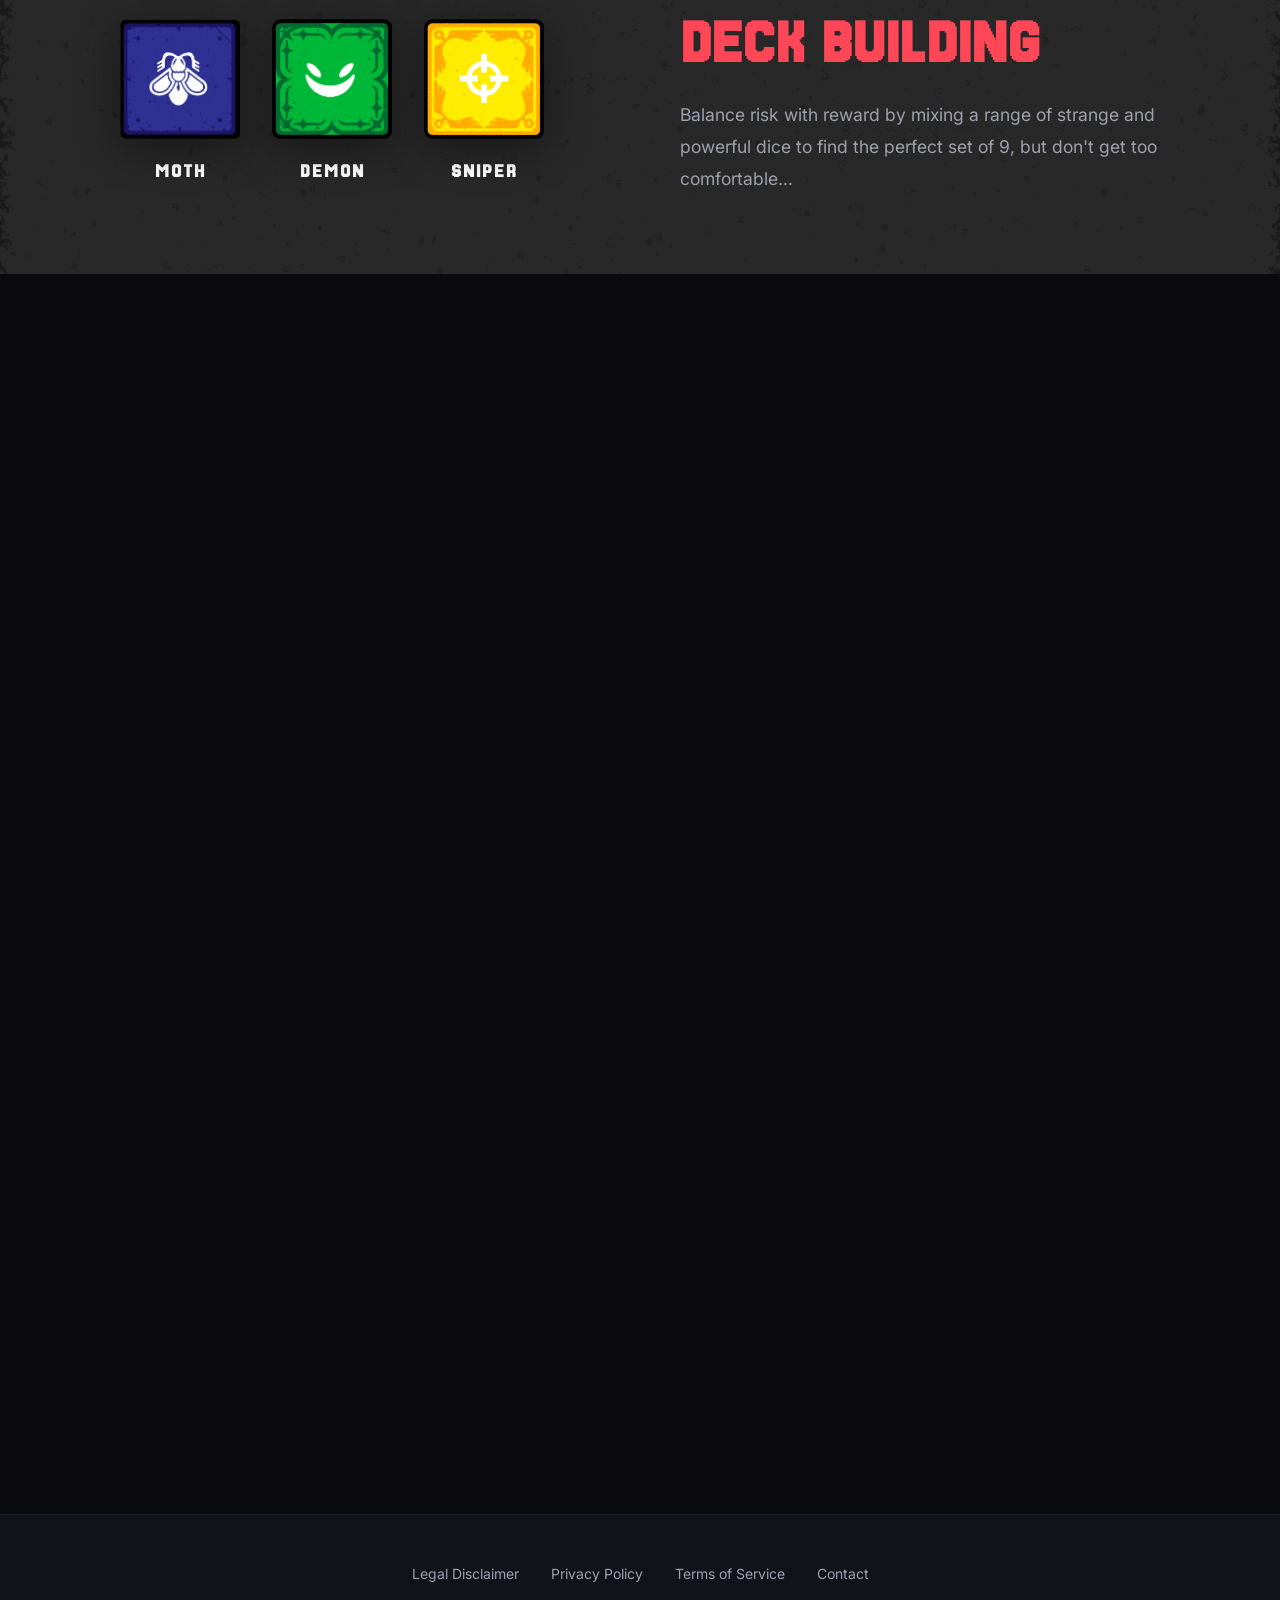
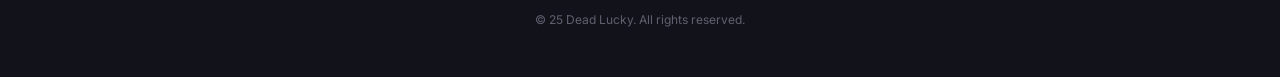
==== commit 78fb019f: "Update logo link to deadluckygame.com across all pages https://claude.ai/code/session_019SCUWKgWwPqg" ====
--- a/index.html
+++ b/index.html
@@ -1,7 +1,8 @@
 <!DOCTYPE html>
 <html lang="en">
 <head>
-    
+    <link rel="icon" type="image/png" sizes="32x32" href="images/Favicon_32x32.png">
+    <link rel="icon" type="image/png" sizes="16x16" href="images/Favicon_16x16.png">
     <meta charset="UTF-8">
     <meta name="viewport" content="width=device-width, initial-scale=1.0">
     <meta name="description" content="Dead Lucky is a free-to-play competitive puzzle game inspired by Balatro, Sudoku & Wordle.">
@@ -15,7 +16,7 @@
     <!-- Header -->
     <header class="header">
         <div class="container header-content">
-            <a href="https://ghost-in-the-git.github.io/dead-lucky-v1/" class="logo">
+            <a href="https://deadluckygame.com" class="logo">
                 <img src="images/DEAD_LUCKY_LOGO_LONG.png" alt="Dead Lucky" class="logo-image">
             </a>
             <nav class="nav-buttons">
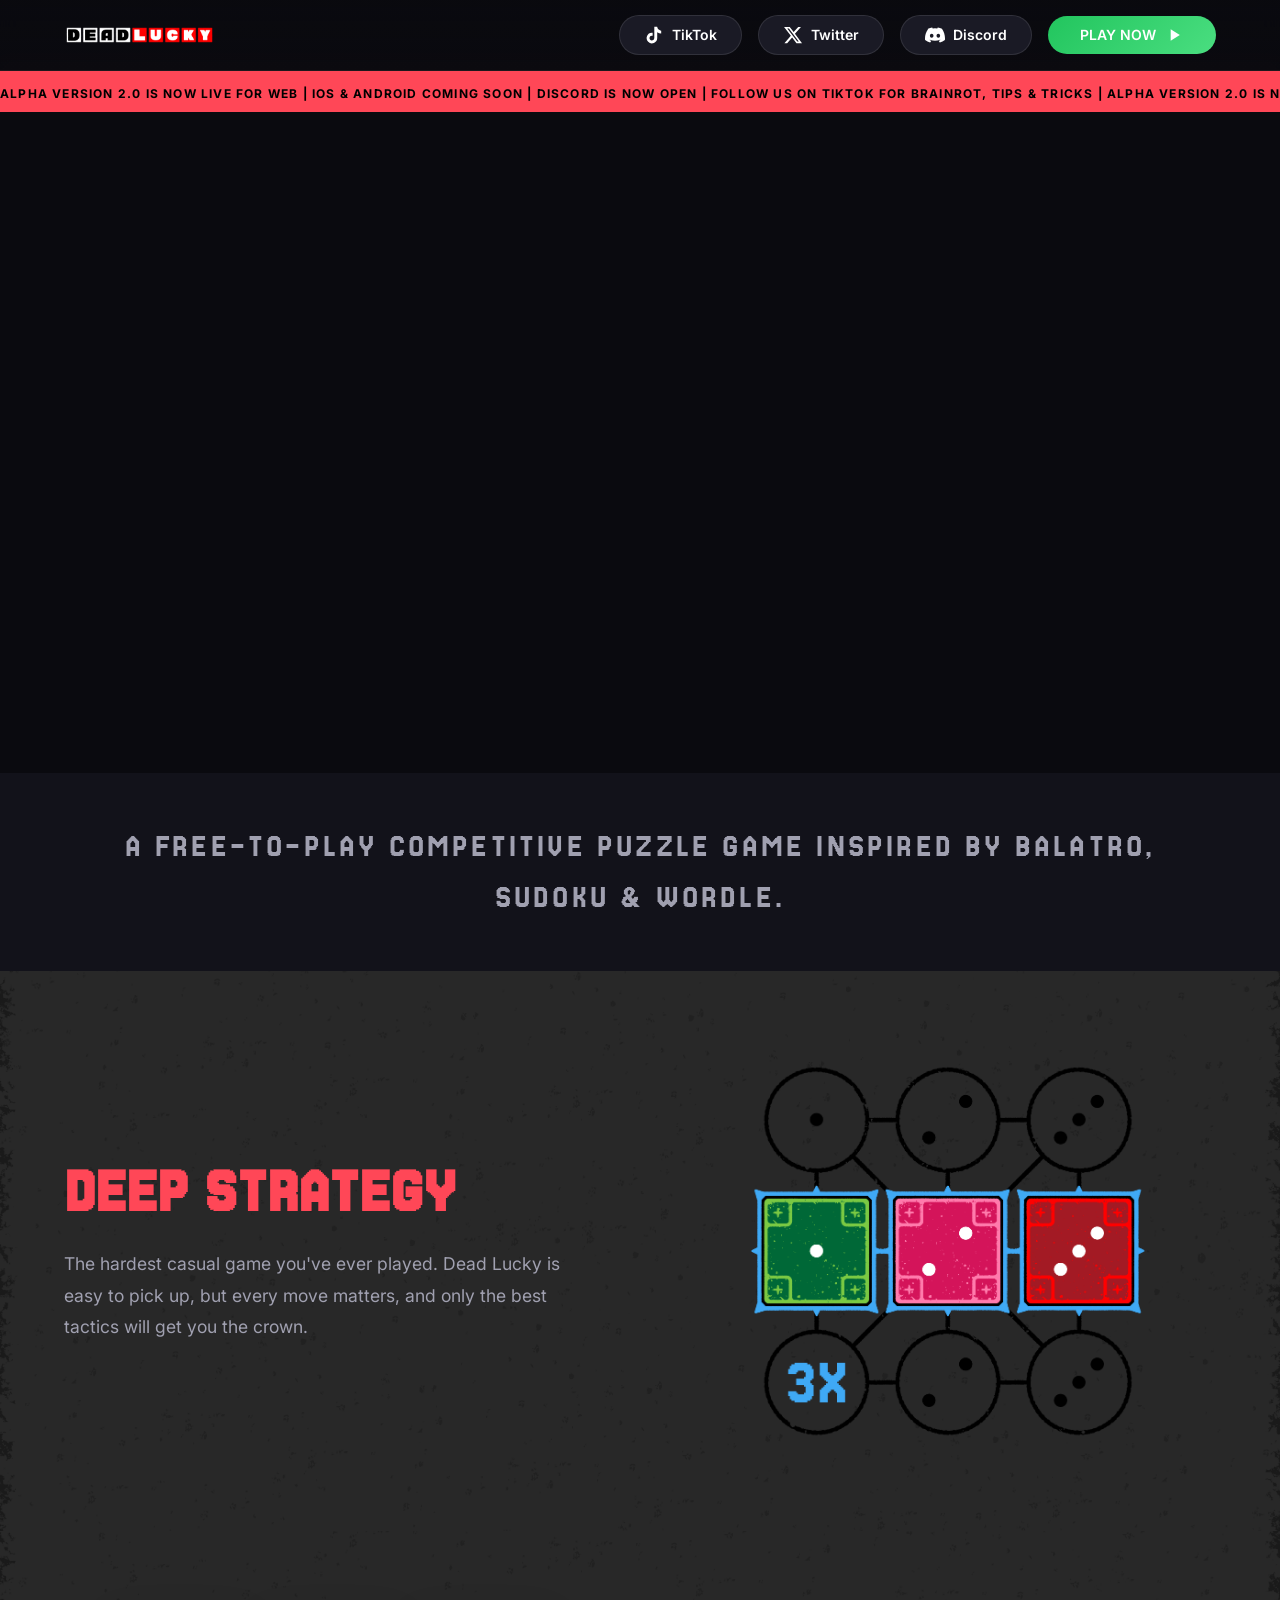
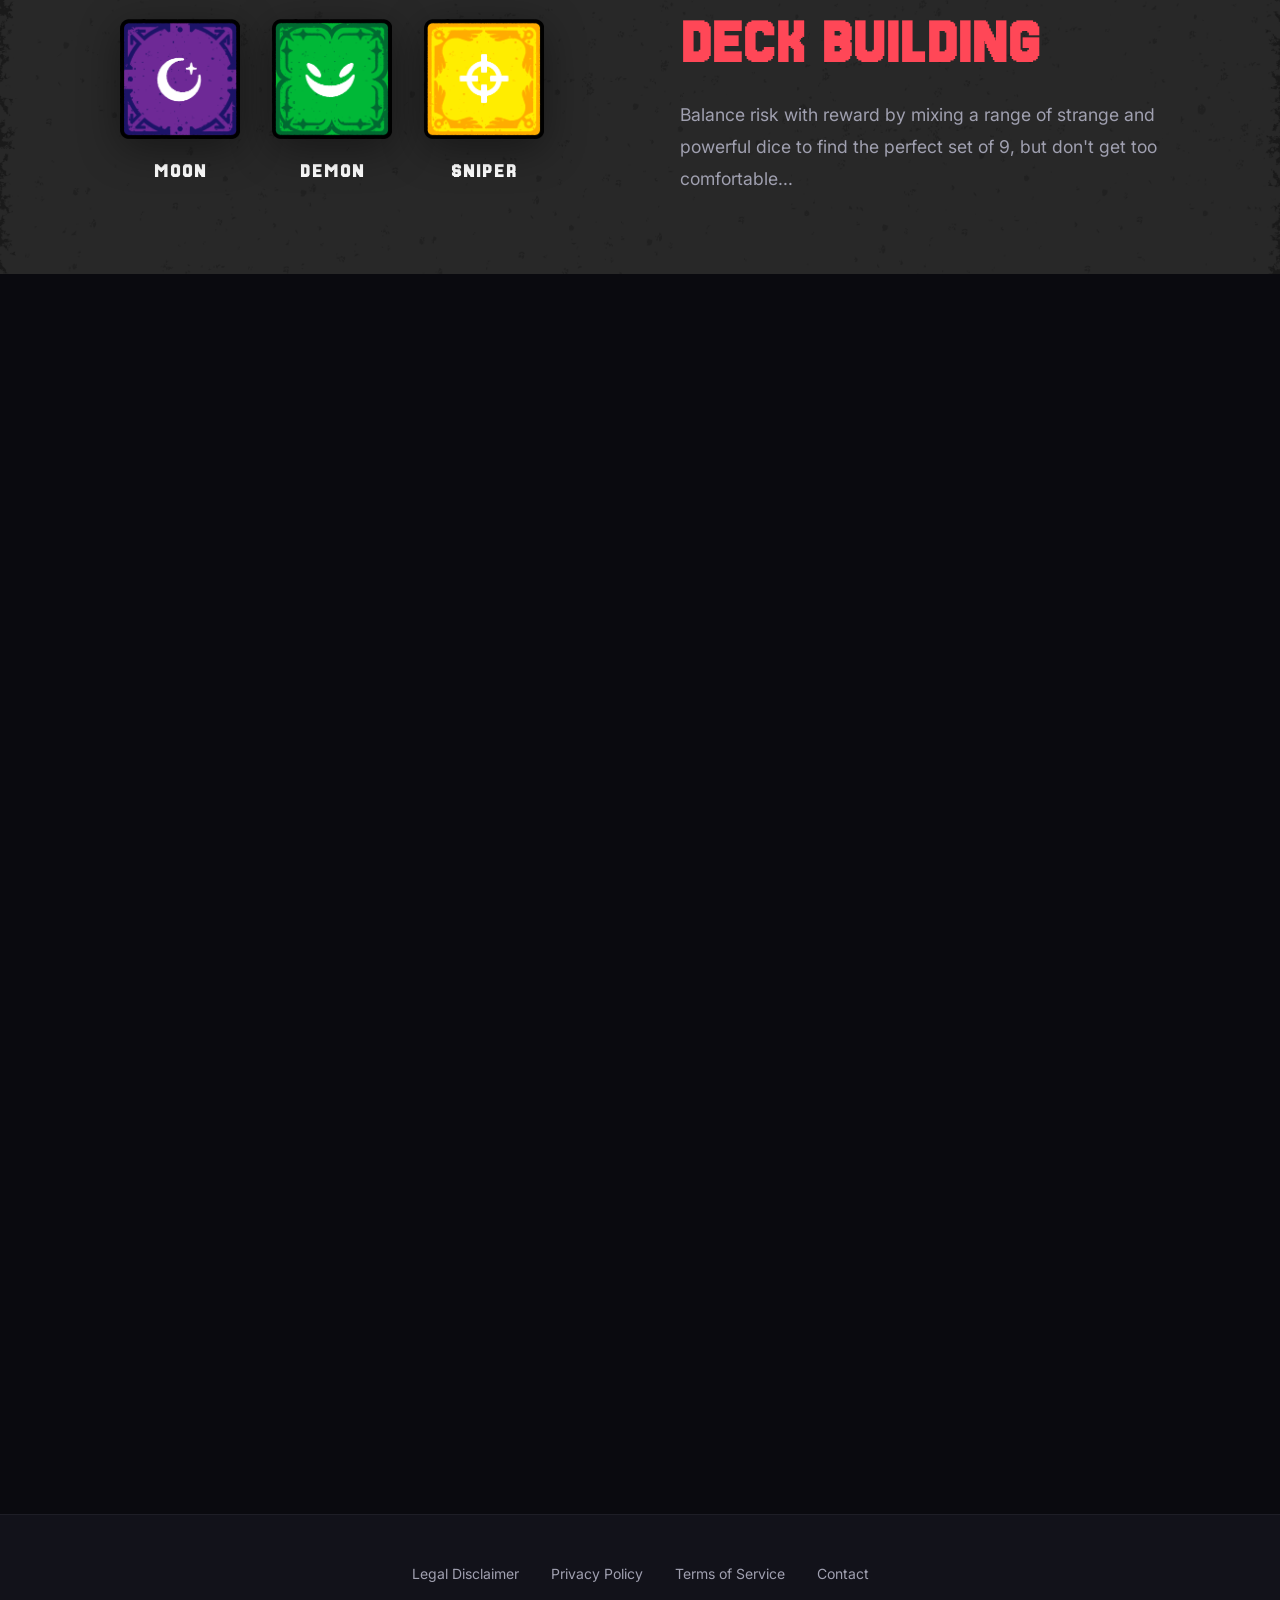
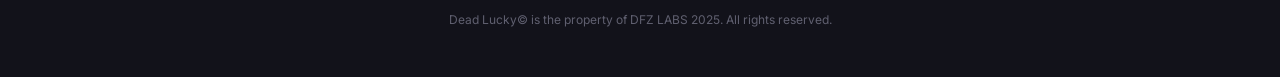
==== commit e5d5e40d: "Update footer copyright to DFZ LABS branding https://claude.ai/code/session_019SCUWKgWwPqg2CtT34ZK9T" ====
--- a/index.html
+++ b/index.html
@@ -213,7 +213,7 @@
                 <a href="terms.html">Terms of Service</a>
                 <a href="contact.html">Contact</a>
             </nav>
-            <p class="footer-copyright">&copy; 25 Dead Lucky. All rights reserved.</p>
+            <p class="footer-copyright">Dead Lucky&copy; is the property of DFZ LABS 2025. All rights reserved.</p>
         </div>
     </footer>
 
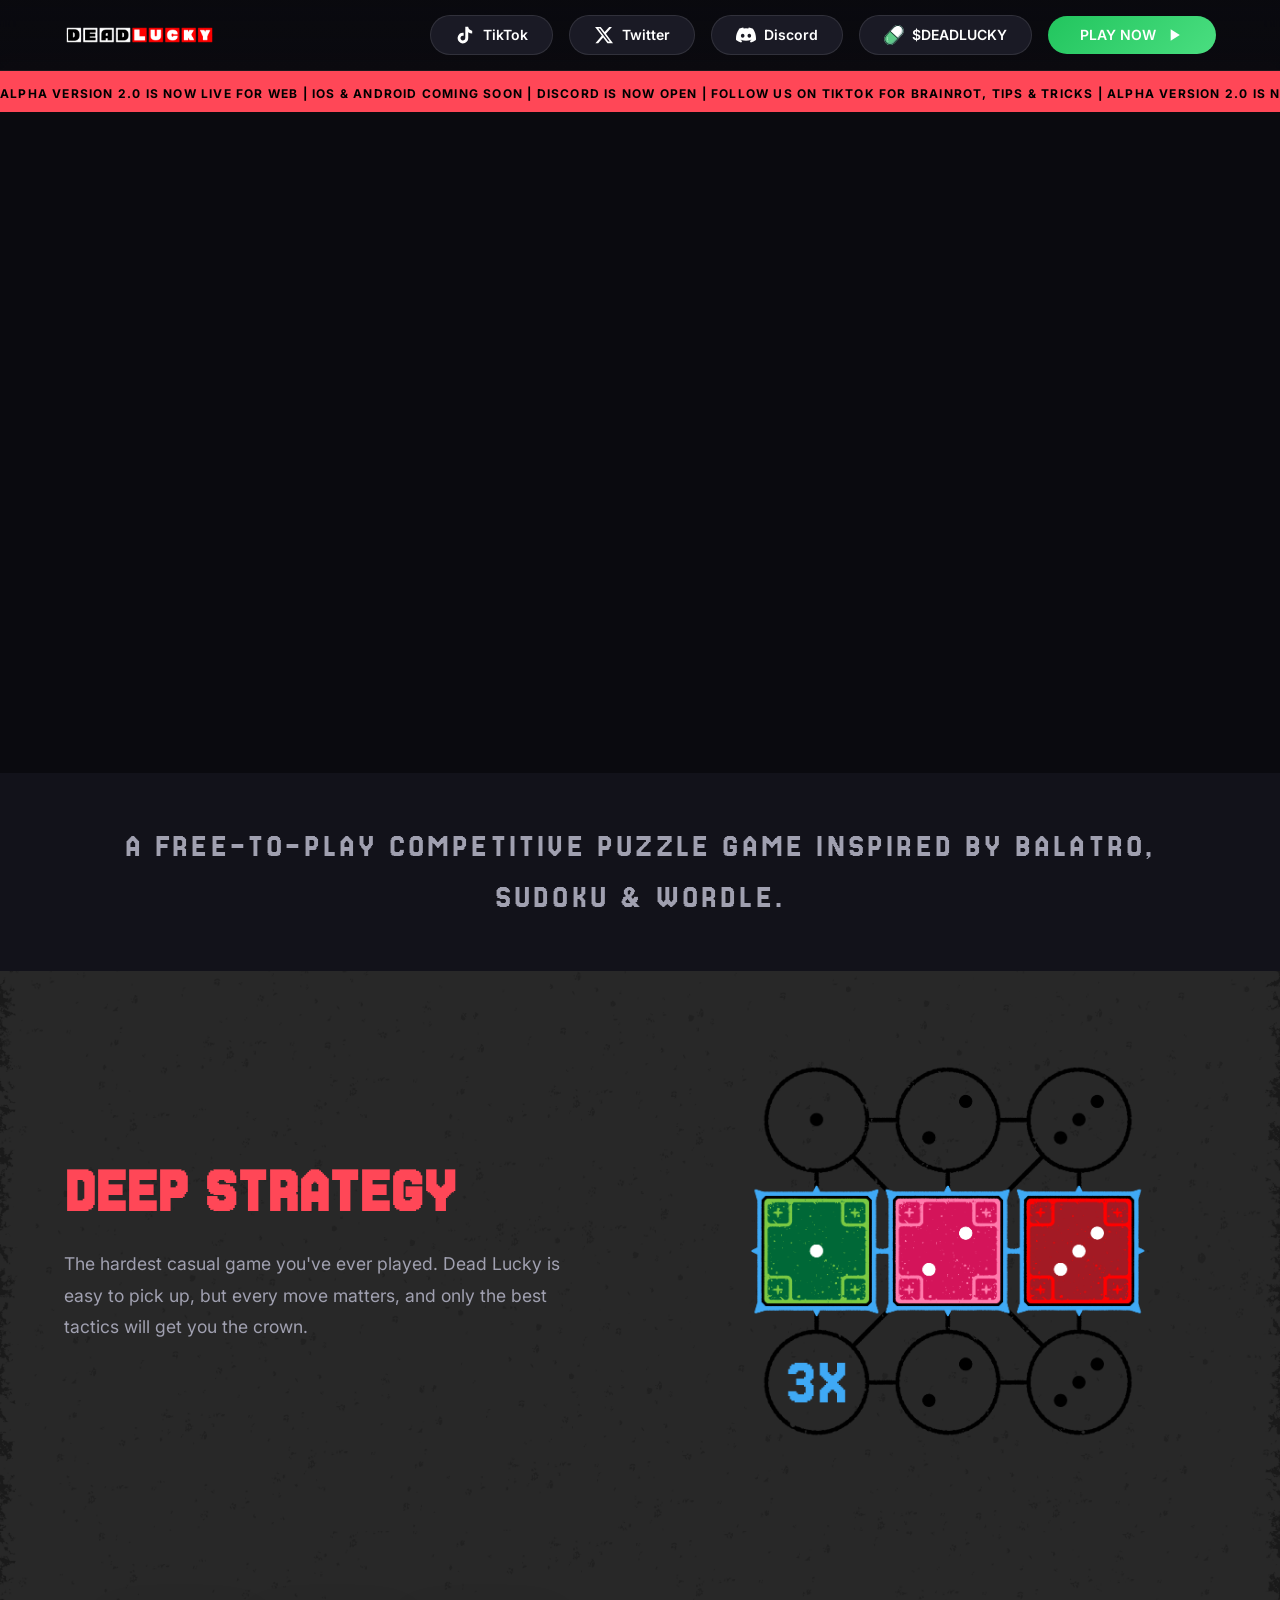
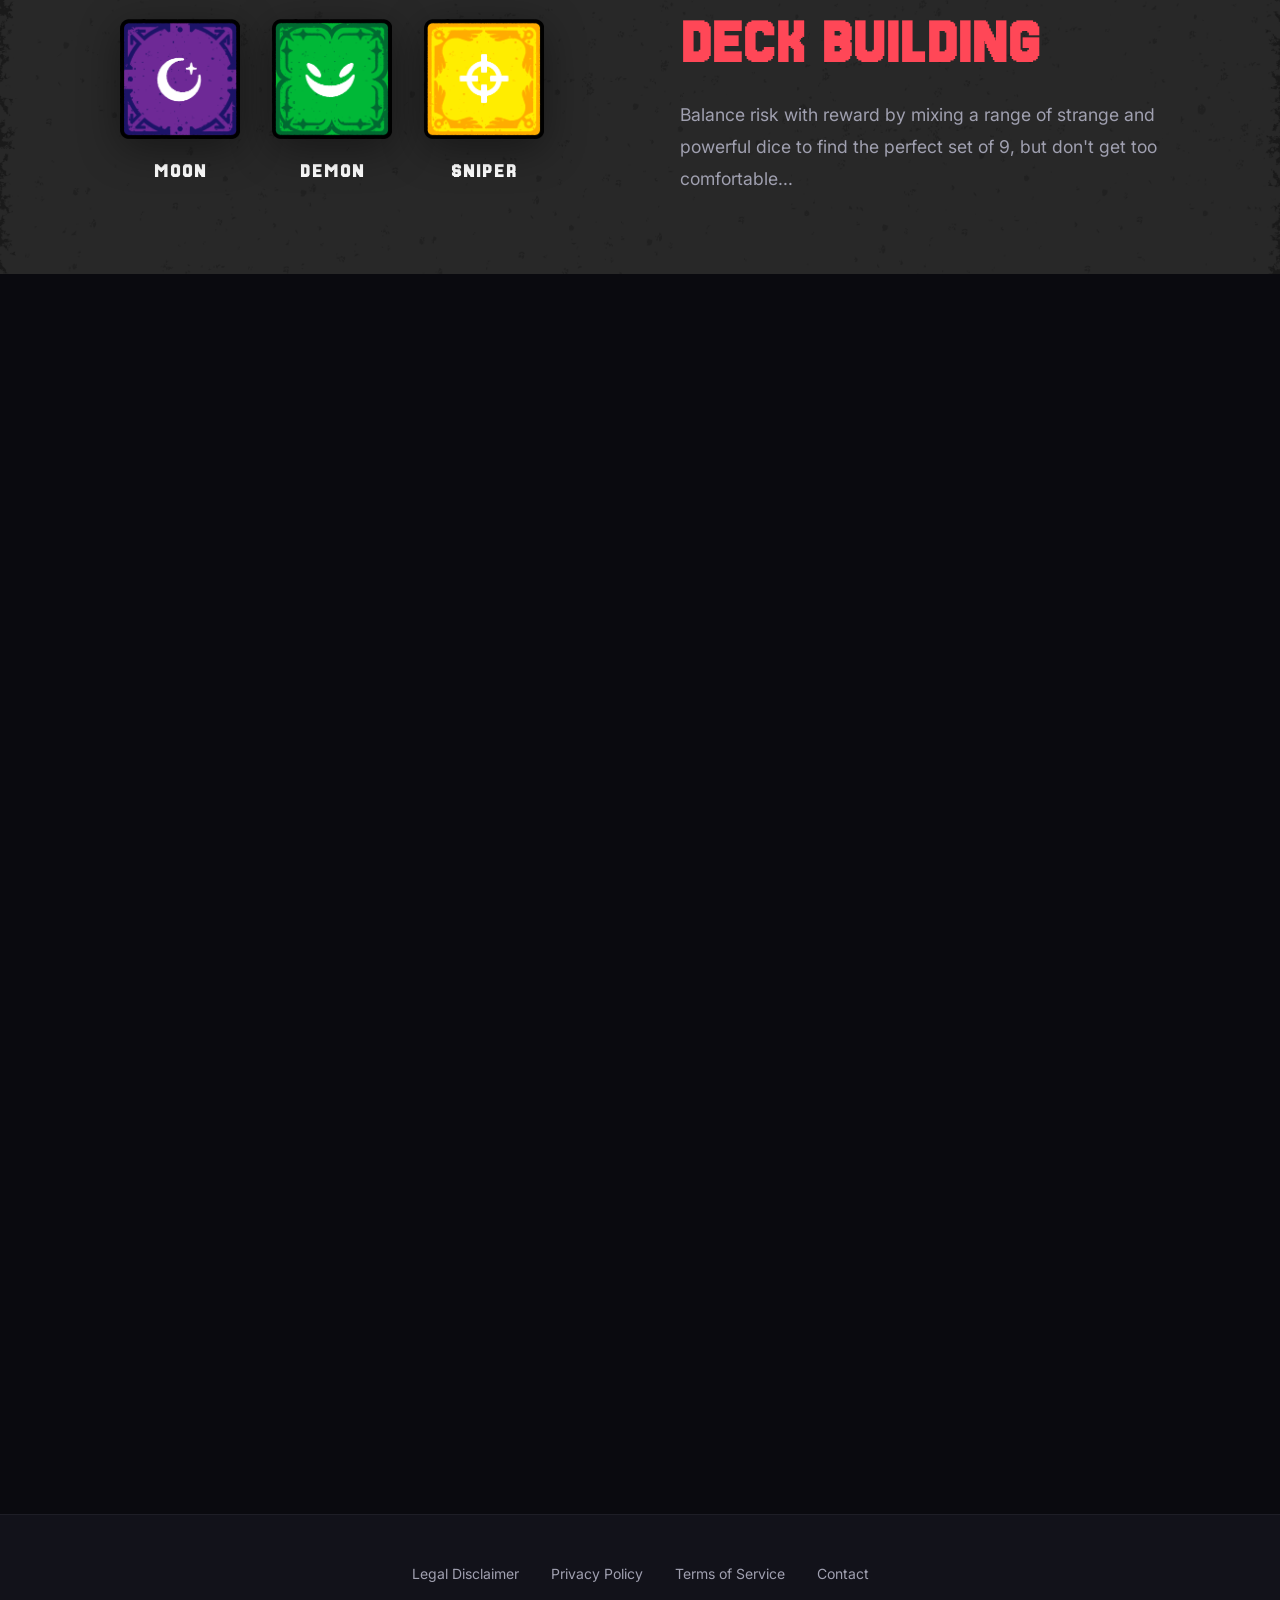
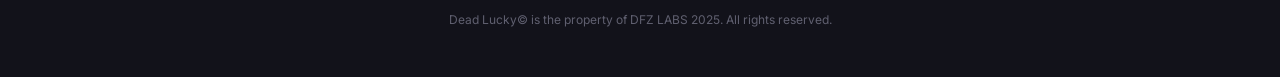
==== commit f441eb26: "Add Pump.fun button for $DEADLUCKY on index and mobile pages; style updates for button appearance" ====
--- a/index.html
+++ b/index.html
@@ -38,6 +38,10 @@
                     </svg>
                     <span>Discord</span>
                 </a>
+                <a href="https://pump.fun/coin/FfyJFZN6agWSsPkXw9QNTPVHt2NY3B7rmfxr9s5wpump" class="btn btn-social btn-pump" aria-label="DEADLUCKY on Pump.fun" target="_blank">
+                    <img src="images/pump-logomark.svg" alt="" width="20" height="20" class="icon-pump" aria-hidden="true">
+                    <span>$DEADLUCKY</span>
+                </a>
                 <a href="https://play.deadluckygame.com/" class="btn btn-primary btn-play" target="_blank">
                     <span>PLAY NOW</span>
                     <svg width="20" height="20" viewBox="0 0 24 24" fill="currentColor">
@@ -219,8 +223,11 @@
 
     <script src="js/main.js"></script>
     <script>
-        // Redirect to mobile if screen is 1000px or smaller
-        if (window.innerWidth <= 1000) {
+        // If password reset link landed on homepage, send to reset page with hash (skip mobile redirect)
+        var hash = window.location.hash ? window.location.hash.slice(1) : '';
+        if (hash && new URLSearchParams(hash).get('type') === 'recovery') {
+            window.location.replace('passwordReset.html' + window.location.hash);
+        } else if (window.innerWidth <= 1000) {
             window.location.href = 'mobile.html';
         }
     </script>
--- a/css/style.css
+++ b/css/style.css
@@ -21,6 +21,7 @@
     --color-tiktok: #ff0050;
     --color-twitter: #1da1f2;
     --color-discord: #5865f2;
+    --color-pump: #14f195;
 
     --color-rarity-common: #8b8b8b;
     --color-rarity-rare: #4da6ff;
@@ -183,6 +184,11 @@
     border-color: var(--color-discord);
 }
 
+.btn-pump:hover {
+    background: var(--color-pump);
+    border-color: var(--color-pump);
+}
+
 .btn-primary {
     background: linear-gradient(135deg, #22c55e, #4ade80);
     color: var(--color-text-primary);
